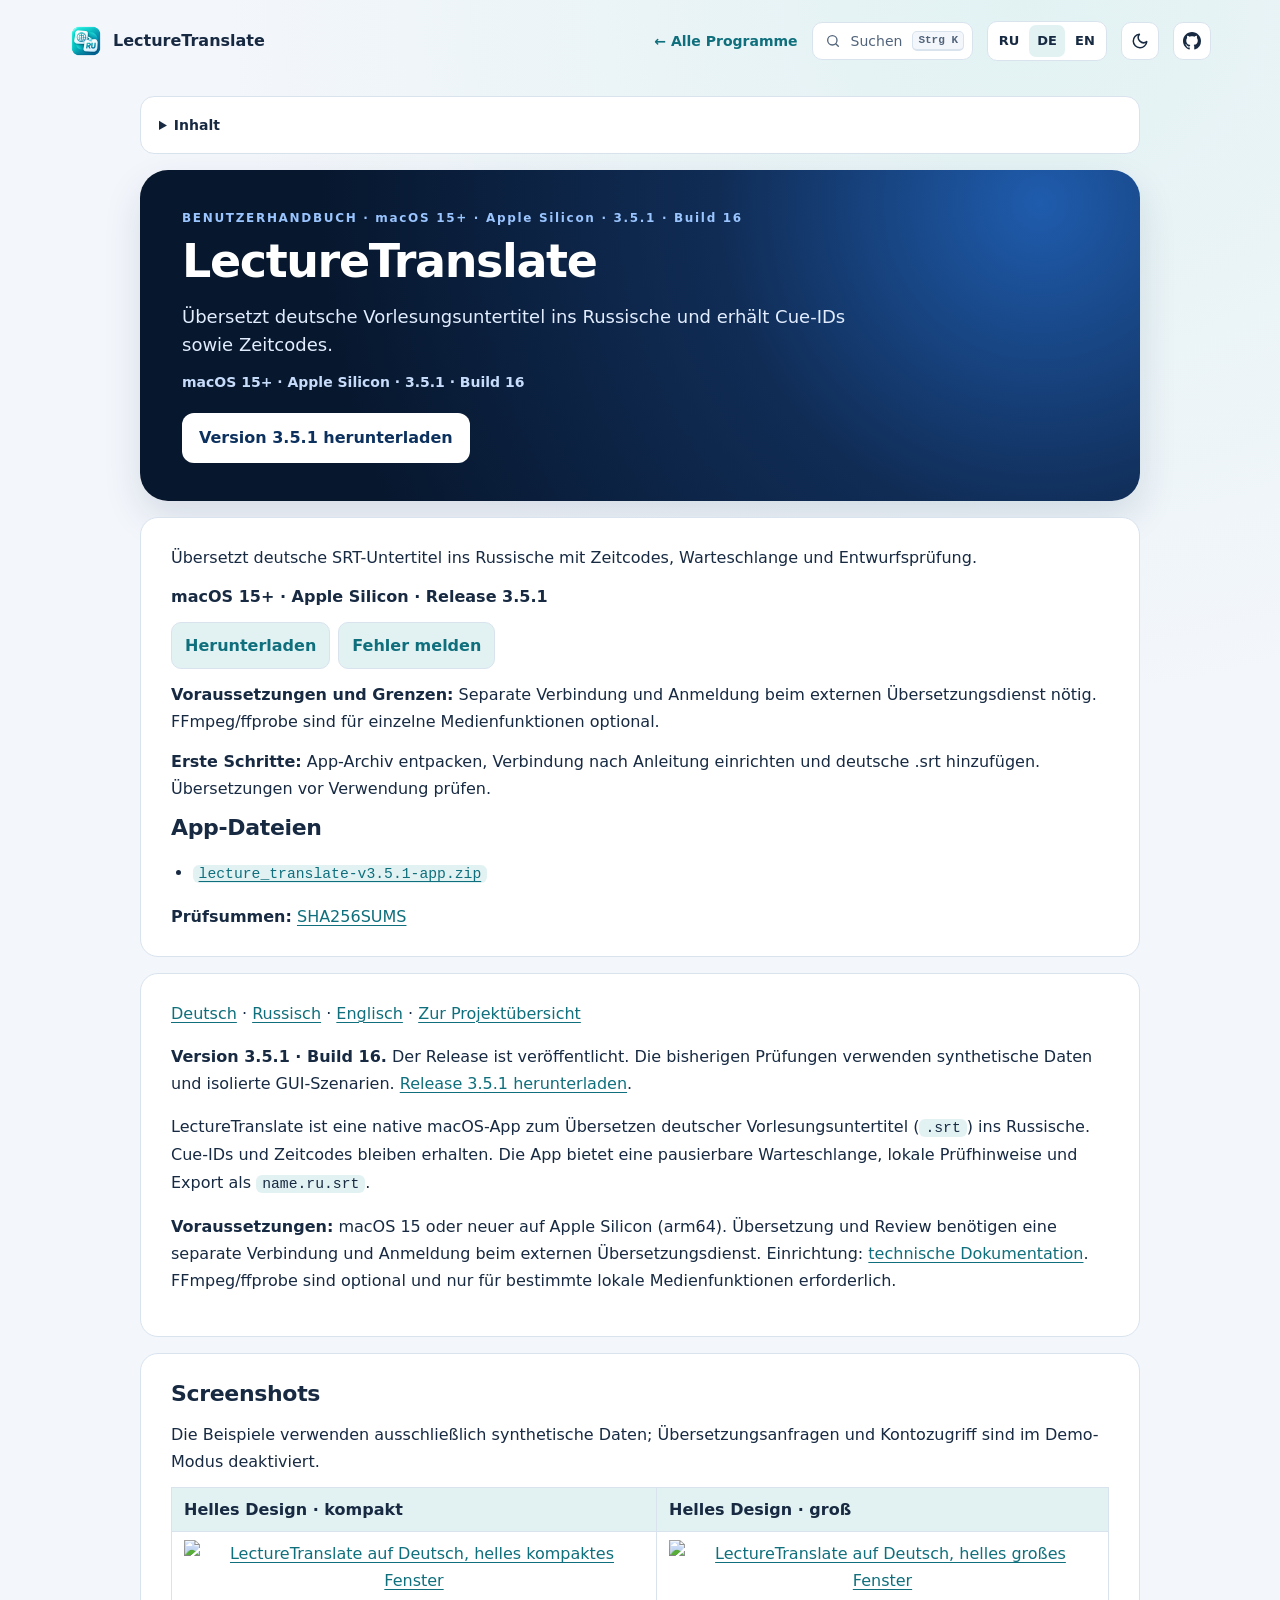
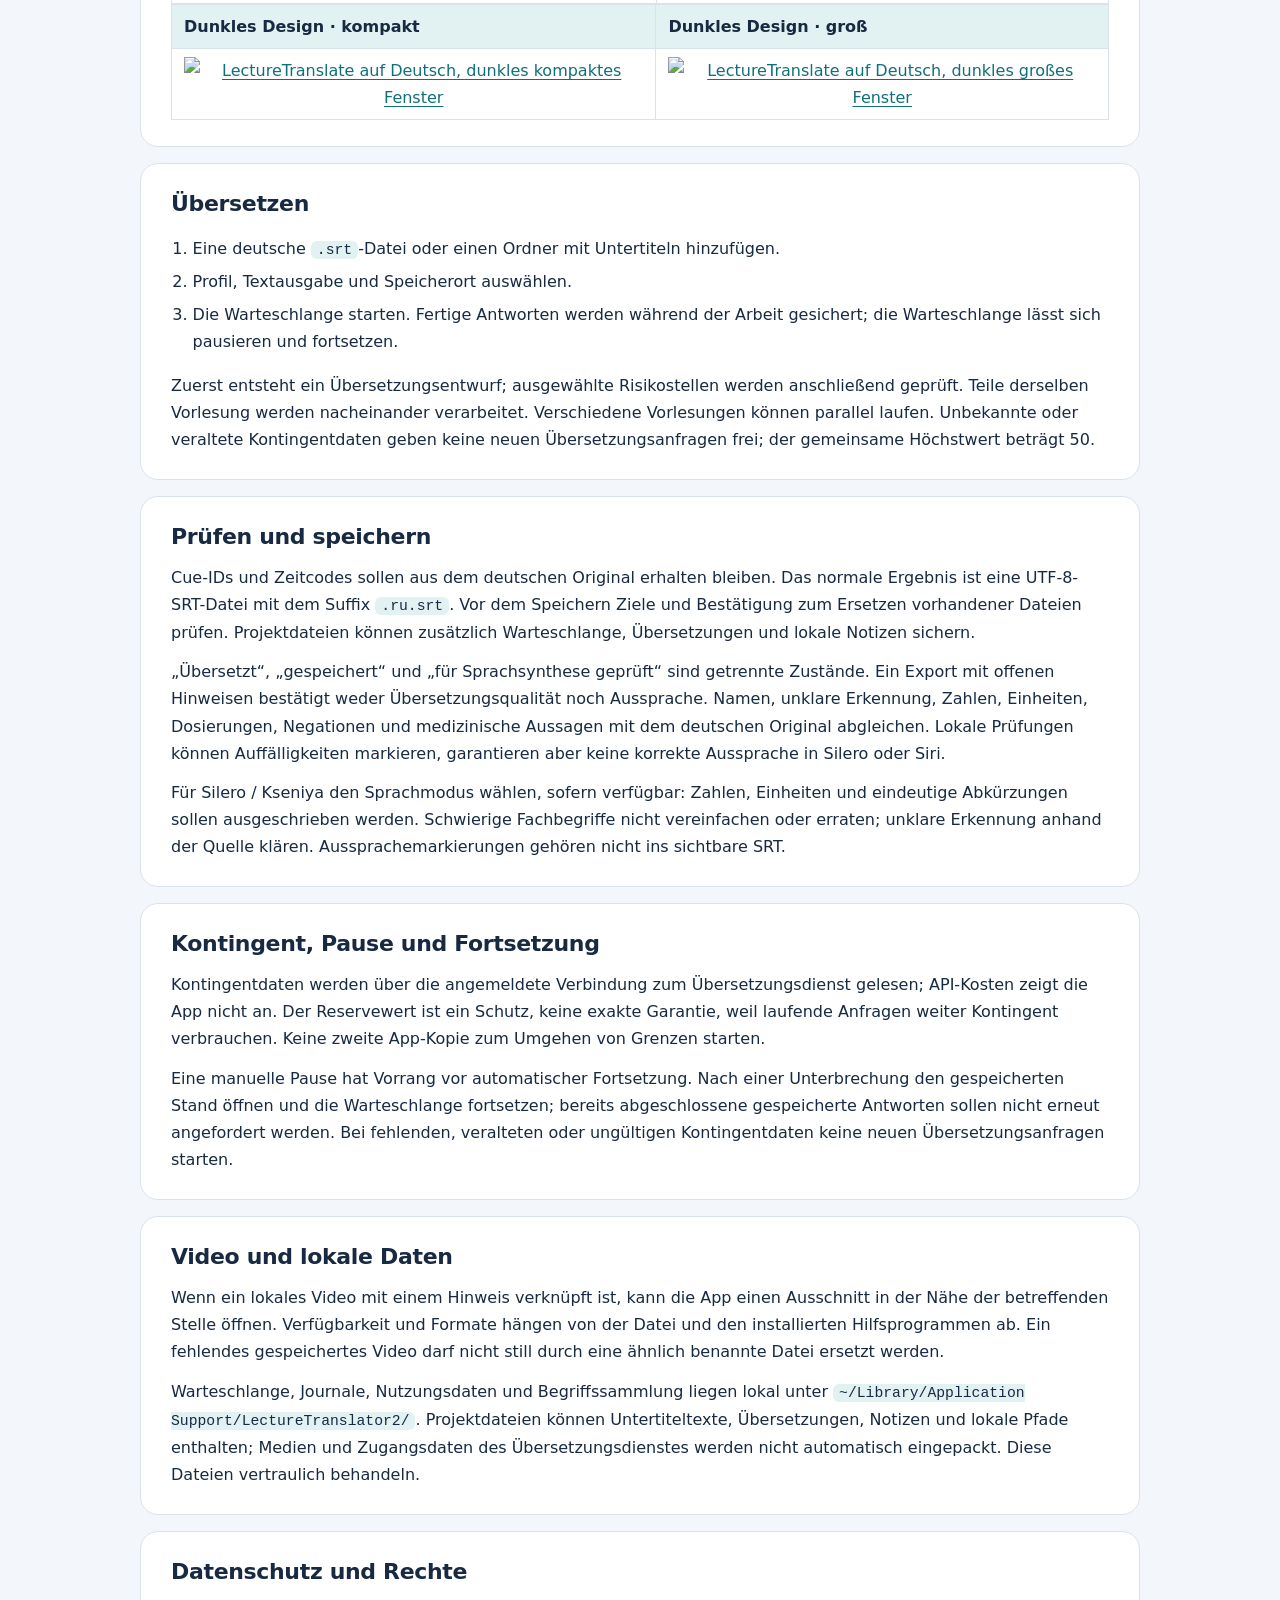
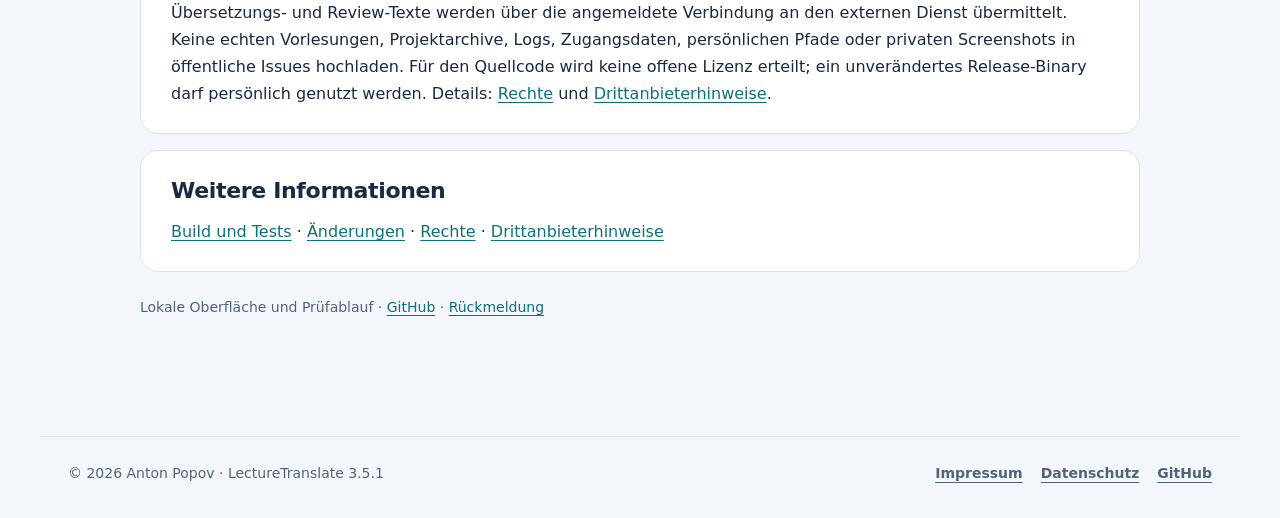
==== Guide-de.html @ 485750f8 "Polish project site and documentation - German root pages (index.html, README.md), English and Russi" ====
<!doctype html><html lang="de"><head><meta charset="utf-8"><meta name="viewport" content="width=device-width,initial-scale=1"><meta name="theme-color" content="#071a35"><meta name="description" content="&#220;bersetzt deutsche Vorlesungsuntertitel ins Russische und erh&#228;lt Cue-IDs sowie Zeitcodes."><title>LectureTranslate — BENUTZERHANDBUCH</title><style>:root{--ink:#14253d;--muted:#607087;--line:#dbe4f0;--blue:#1677ff;--panel:#fff;--canvas:#f3f6fb}
*{box-sizing:border-box}body{margin:0;background:var(--canvas);color:var(--ink);font:16px/1.72 -apple-system,BlinkMacSystemFont,"Segoe UI",sans-serif}a{color:#075dd1;text-decoration-thickness:1px;text-underline-offset:3px}a:hover{color:#003c91}.shell{width:min(100% - 36px,1000px);margin:0 auto;padding:24px 0 56px}.top{display:flex;align-items:center;justify-content:space-between;gap:18px;margin-bottom:20px}.brand{display:flex;align-items:center;gap:10px;color:var(--ink);font-weight:750;text-decoration:none}.brand-mark{display:grid;width:38px;height:38px;place-items:center;border-radius:12px;background:#e6f0ff;color:#075dd1;font-size:18px;font-weight:800}.brand img{width:38px;height:38px;object-fit:contain}nav{display:flex;gap:8px;flex-wrap:wrap}nav a{padding:7px 12px;border:1px solid var(--line);border-radius:999px;background:#fff;color:#34445b;text-decoration:none;font-size:14px;font-weight:650}nav a[aria-current=page]{background:#e6f0ff;border-color:#b8d3ff;color:#075dd1}.hero{display:grid;grid-template-columns:1fr 104px;gap:24px;align-items:center;padding:38px 42px;border-radius:28px;background:radial-gradient(circle at 90% 10%,#1f5cad 0,#102c55 34%,#07172e 76%);color:#fff;box-shadow:0 16px 38px #0b2b551f}.kicker{margin:0 0 8px;color:#9bc5ff;font-size:12px;letter-spacing:.14em;font-weight:750}.meta{margin:12px 0 0;color:#c7dcfa;font-size:14px;font-weight:650}h1{margin:0;font-size:clamp(30px,5vw,46px);line-height:1.12;letter-spacing:-.03em}.lead{max-width:720px;margin:15px 0 0;color:#e2edff;font-size:18px;line-height:1.55}.brand-mark-large{display:grid;width:92px;height:92px;place-items:center;border:1px solid #ffffff42;border-radius:24px;background:#ffffff12;color:#fff;font-size:38px;font-weight:800}.button{display:inline-block;margin-top:19px;padding:10px 16px;border:1px solid #ffffff5c;border-radius:12px;background:#fff;color:#0c315e;font-weight:700;text-decoration:none}.overview,.topic{margin:16px 0;padding:26px 30px;background:var(--panel);border:1px solid var(--line);border-radius:18px;box-shadow:0 5px 16px #0b2b5507}.overview p:first-child{margin-top:0}.overview img{display:block;max-width:100%;height:auto;margin:16px auto;border:1px solid var(--line);border-radius:12px}.overview table,.topic table{display:block;max-width:100%;overflow-x:auto;border-collapse:collapse}.overview th,.overview td,.topic th,.topic td{padding:8px 10px;border:1px solid var(--line);text-align:left}.topic h2{margin:0 0 12px;font-size:22px;line-height:1.3;letter-spacing:-.015em}.topic h3{margin:22px 0 8px;font-size:18px;line-height:1.35}.topic p{margin:0 0 12px}.topic p:last-child{margin-bottom:0}.topic ul,.topic ol{padding-left:1.35em}.topic li{margin:.35em 0}.topic th{background:#eef4fc}.topic pre{max-width:100%;overflow:auto;padding:16px;border-radius:12px;background:#0b1b31;color:#e5efff}.topic code{padding:.12em .35em;border-radius:5px;background:#edf2f8}.topic pre code{padding:0;background:transparent;color:inherit}.topic blockquote{margin:12px 0;padding:4px 16px;border-left:3px solid #8bbaff;color:var(--muted)}footer{margin-top:24px;padding:20px 10px;color:var(--muted);text-align:center;font-size:14px}@media(max-width:620px){.shell{width:min(100% - 22px,1000px);padding-top:12px}.top{align-items:flex-start;flex-direction:column}.hero{grid-template-columns:1fr 66px;padding:26px 22px;border-radius:20px;gap:12px}.brand-mark-large{width:66px;height:66px;font-size:28px;border-radius:18px}.lead{font-size:16px}.overview,.topic{padding:21px 19px}}@media print{body{background:#fff}.shell{width:100%;padding:0}.top nav,.button{break-inside:avoid}.hero,.topic,.overview{box-shadow:none}.topic{break-inside:avoid}}
/* Use the application's real artwork in the guide header. */
.brand-mark{display:grid;flex:none;width:38px;height:38px;place-items:center;overflow:hidden;border-radius:10px;background:#ffffff18}
.brand-mark img{display:block;width:100%;height:100%;padding:2px;object-fit:contain}
.brand-mark-large{display:grid;box-sizing:border-box;width:104px;height:104px;padding:8px;place-items:center;overflow:hidden;border:1px solid #ffffff48;border-radius:24px;background:#ffffff12;font-size:0}
.brand-mark-large img{display:block;width:100%;height:100%;object-fit:contain}
.brand-mark-large.preview-art img{padding:0;object-fit:cover}
@media(max-width:620px){.brand-mark-large{width:66px;height:66px;padding:5px;border-radius:18px}}

/* Let the app artwork stand on its own without an extra tile. */
.brand-mark,
.brand-mark-large,
.brand-mark-large.preview-art {
  padding: 0;
  border: 0;
  border-radius: 0;
  background: transparent;
  box-shadow: none;
}
.brand-mark img,
.brand-mark-large img,
.brand-mark-large.preview-art img {
  padding: 0;
  border: 0;
  border-radius: 0;
  background: transparent;
  box-shadow: none;
}
.release-summary code{overflow-wrap:anywhere}.release-actions{display:flex;gap:8px;flex-wrap:wrap}.release-link{display:inline-block;padding:9px 13px;border:1px solid #bdd1ed;border-radius:10px;background:#edf4ff;color:#0753ad;font-weight:650;text-decoration:none}.release-link:focus-visible{outline:3px solid #1677ff;outline-offset:3px}
</style><!-- ppk-head:start --><meta name="color-scheme" content="light dark"><link rel="icon" href="presentation-icon.png"><script src="Assets/kit/kit-theme.js"></script><link rel="stylesheet" href="Assets/kit/kit.css?v=2026.11.05-1"><script src="Assets/kit/programs.js?v=2026.11.05-1" defer></script><script src="Assets/kit/kit.js?v=2026.11.05-1" defer></script><link rel="stylesheet" href="guide-kit.css?v=2026.11.05-1"><!-- ppk-head:end --></head><body class="ppk-page ppk-prose">
<!-- ppk-nav:start --><a class="ppk-skip" href="#main-content">Zum Inhalt</a>
<div class="ppk-nav-wrap" id="ppk-nav-wrap">
  <nav class="ppk-nav" aria-label="Hauptnavigation">
    <a class="ppk-brand" href="index.html"><img src="presentation-icon.png" alt="" width="34" height="34"><span>LectureTranslate</span></a>
    <span class="ppk-spacer"></span>
    <a class="ppk-back" href="https://popovantondev.github.io/popovantondev/index.html">← Alle Programme</a>
    <button class="ppk-search-btn" type="button" data-ppk-open-search aria-label="Programme durchsuchen"><span>Suchen</span><kbd>Strg K</kbd></button>
    <div class="ppk-langs"><a href="Guide-ru.html" lang="ru" hreflang="ru">RU</a><a href="Guide-de.html" lang="de" hreflang="de" aria-current="page">DE</a><a href="Guide-en.html" lang="en" hreflang="en">EN</a></div>
    <button class="ppk-icon-btn ppk-theme-btn" type="button" data-ppk-theme aria-label="Farbschema wechseln"></button>
    <a class="ppk-icon-btn ppk-gh-btn" href="https://github.com/popovantondev/LectureTranslate" aria-label="GitHub"></a>
  </nav>
</div><!-- ppk-nav:end -->
<div class="shell"><aside class="guide-tools"><details><summary>Inhalt</summary><ol><li><a href="#screenshots">Screenshots</a></li><li><a href="#ubersetzen">Übersetzen</a></li><li><a href="#prufen-und-speichern">Prüfen und speichern</a></li><li><a href="#kontingent-pause-und-fortsetzung">Kontingent, Pause und Fortsetzung</a></li><li><a href="#video-und-lokale-daten">Video und lokale Daten</a></li><li><a href="#datenschutz-und-rechte">Datenschutz und Rechte</a></li><li><a href="#weitere-informationen">Weitere Informationen</a></li></ol></details></aside>
<main id="main-content"><section class="hero"><div><p class="kicker">BENUTZERHANDBUCH &#183; macOS 15+ &#183; Apple Silicon &#183; 3.5.1 &#183; Build 16</p><h1>LectureTranslate</h1><p class="lead">&#220;bersetzt deutsche Vorlesungsuntertitel ins Russische und erh&#228;lt Cue-IDs sowie Zeitcodes.</p><p class="meta">macOS 15+ &#183; Apple Silicon &#183; 3.5.1 &#183; Build 16</p><a class="button" href="https://github.com/popovantondev/LectureTranslate/releases/tag/v3.5.1">Version 3.5.1 herunterladen</a></div><div class="brand-mark-large"><img src="https://raw.githubusercontent.com/popovantondev/LectureTranslate/main/Assets/TranslatorIcon.png" alt=""></div></section>
<!-- public-release:start -->
<section class="topic release-summary" aria-label="Erste Schritte">
<p>Übersetzt deutsche SRT-Untertitel ins Russische mit Zeitcodes, Warteschlange und Entwurfsprüfung.</p>
<p><strong>macOS 15+ · Apple Silicon · Release 3.5.1</strong></p>
<p class="release-actions"><a class="release-link" href="https://github.com/popovantondev/LectureTranslate/releases/tag/v3.5.1">Herunterladen</a> <a class="release-link" href="https://github.com/popovantondev/LectureTranslate/issues/new/choose">Fehler melden</a></p>
<p><strong>Voraussetzungen und Grenzen:</strong> Separate Verbindung und Anmeldung beim externen Übersetzungsdienst nötig. FFmpeg/ffprobe sind für einzelne Medienfunktionen optional.</p>
<p><strong>Erste Schritte:</strong> App-Archiv entpacken, Verbindung nach Anleitung einrichten und deutsche .srt hinzufügen. Übersetzungen vor Verwendung prüfen.</p>
<h2>App-Dateien</h2>
<ul>
<li><a href="https://github.com/popovantondev/LectureTranslate/releases/download/v3.5.1/lecture_translate-v3.5.1-app.zip"><code>lecture_translate-v3.5.1-app.zip</code></a></li>
</ul>
<p><strong>Prüfsummen:</strong> <a href="https://github.com/popovantondev/LectureTranslate/releases/download/v3.5.1/SHA256SUMS">SHA256SUMS</a></p>
</section>
<!-- public-release:end -->
<section class="overview">
<p><a href="Guide-de.html">Deutsch</a> · <a href="Guide-ru.html">Russisch</a> · <a href="Guide-en.html">Englisch</a> · <a href="https://github.com/popovantondev/LectureTranslate/blob/main/README.md">Zur Projektübersicht</a></p>
<p><strong>Version 3.5.1 · Build 16.</strong> Der Release ist veröffentlicht. Die bisherigen Prüfungen verwenden synthetische Daten und isolierte GUI-Szenarien. <a href="https://github.com/popovantondev/LectureTranslate/releases/tag/v3.5.1">Release 3.5.1 herunterladen</a>.</p>
<p>LectureTranslate ist eine native macOS-App zum Übersetzen deutscher Vorlesungsuntertitel (<code>.srt</code>) ins Russische. Cue-IDs und Zeitcodes bleiben erhalten. Die App bietet eine pausierbare Warteschlange, lokale Prüfhinweise und Export als <code>name.ru.srt</code>.</p>
<p><strong>Voraussetzungen:</strong> macOS 15 oder neuer auf Apple Silicon (arm64). Übersetzung und Review benötigen eine separate Verbindung und Anmeldung beim externen Übersetzungsdienst. Einrichtung: <a href="https://github.com/popovantondev/LectureTranslate/blob/main/docs/de/BUILD.md">technische Dokumentation</a>. FFmpeg/ffprobe sind optional und nur für bestimmte lokale Medienfunktionen erforderlich.</p>
</section><section class="topic"><h2 id="screenshots">Screenshots</h2>
<p>Die Beispiele verwenden ausschließlich synthetische Daten; Übersetzungsanfragen und Kontozugriff sind im Demo-Modus deaktiviert.</p>
<table>
<thead>
<tr>
<th>Helles Design · kompakt</th>
<th>Helles Design · groß</th>
</tr>
</thead>
<tbody>
<tr>
<td><a class="guide-full-image" href="https://raw.githubusercontent.com/popovantondev/LectureTranslate/main/docs/screenshots/de/light-compact.png" aria-label="Vollständiges Bild öffnen"><img src="https://raw.githubusercontent.com/popovantondev/LectureTranslate/main/docs/screenshots/de/light-compact.png" alt="LectureTranslate auf Deutsch, helles kompaktes Fenster" /></a></td>
<td><a class="guide-full-image" href="https://raw.githubusercontent.com/popovantondev/LectureTranslate/main/docs/screenshots/de/light-large.png" aria-label="Vollständiges Bild öffnen"><img src="https://raw.githubusercontent.com/popovantondev/LectureTranslate/main/docs/screenshots/de/light-large.png" alt="LectureTranslate auf Deutsch, helles großes Fenster" /></a></td>
</tr>
</tbody>
</table>
<table>
<thead>
<tr>
<th>Dunkles Design · kompakt</th>
<th>Dunkles Design · groß</th>
</tr>
</thead>
<tbody>
<tr>
<td><a class="guide-full-image" href="https://raw.githubusercontent.com/popovantondev/LectureTranslate/main/docs/screenshots/de/dark-compact.png" aria-label="Vollständiges Bild öffnen"><img src="https://raw.githubusercontent.com/popovantondev/LectureTranslate/main/docs/screenshots/de/dark-compact.png" alt="LectureTranslate auf Deutsch, dunkles kompaktes Fenster" /></a></td>
<td><a class="guide-full-image" href="https://raw.githubusercontent.com/popovantondev/LectureTranslate/main/docs/screenshots/de/dark-large.png" aria-label="Vollständiges Bild öffnen"><img src="https://raw.githubusercontent.com/popovantondev/LectureTranslate/main/docs/screenshots/de/dark-large.png" alt="LectureTranslate auf Deutsch, dunkles großes Fenster" /></a></td>
</tr>
</tbody>
</table>
</section><section class="topic"><h2 id="ubersetzen">Übersetzen</h2>
<ol>
<li>Eine deutsche <code>.srt</code>-Datei oder einen Ordner mit Untertiteln hinzufügen.</li>
<li>Profil, Textausgabe und Speicherort auswählen.</li>
<li>Die Warteschlange starten. Fertige Antworten werden während der Arbeit gesichert; die Warteschlange lässt sich pausieren und fortsetzen.</li>
</ol>
<p>Zuerst entsteht ein Übersetzungsentwurf; ausgewählte Risikostellen werden anschließend geprüft. Teile derselben Vorlesung werden nacheinander verarbeitet. Verschiedene Vorlesungen können parallel laufen. Unbekannte oder veraltete Kontingentdaten geben keine neuen Übersetzungsanfragen frei; der gemeinsame Höchstwert beträgt 50.</p>
</section><section class="topic"><h2 id="prufen-und-speichern">Prüfen und speichern</h2>
<p>Cue-IDs und Zeitcodes sollen aus dem deutschen Original erhalten bleiben. Das normale Ergebnis ist eine UTF-8-SRT-Datei mit dem Suffix <code>.ru.srt</code>. Vor dem Speichern Ziele und Bestätigung zum Ersetzen vorhandener Dateien prüfen. Projektdateien können zusätzlich Warteschlange, Übersetzungen und lokale Notizen sichern.</p>
<p>„Übersetzt“, „gespeichert“ und „für Sprachsynthese geprüft“ sind getrennte Zustände. Ein Export mit offenen Hinweisen bestätigt weder Übersetzungsqualität noch Aussprache. Namen, unklare Erkennung, Zahlen, Einheiten, Dosierungen, Negationen und medizinische Aussagen mit dem deutschen Original abgleichen. Lokale Prüfungen können Auffälligkeiten markieren, garantieren aber keine korrekte Aussprache in Silero oder Siri.</p>
<p>Für Silero / Kseniya den Sprachmodus wählen, sofern verfügbar: Zahlen, Einheiten und eindeutige Abkürzungen sollen ausgeschrieben werden. Schwierige Fachbegriffe nicht vereinfachen oder erraten; unklare Erkennung anhand der Quelle klären. Aussprachemarkierungen gehören nicht ins sichtbare SRT.</p>
</section><section class="topic"><h2 id="kontingent-pause-und-fortsetzung">Kontingent, Pause und Fortsetzung</h2>
<p>Kontingentdaten werden über die angemeldete Verbindung zum Übersetzungsdienst gelesen; API-Kosten zeigt die App nicht an. Der Reservewert ist ein Schutz, keine exakte Garantie, weil laufende Anfragen weiter Kontingent verbrauchen. Keine zweite App-Kopie zum Umgehen von Grenzen starten.</p>
<p>Eine manuelle Pause hat Vorrang vor automatischer Fortsetzung. Nach einer Unterbrechung den gespeicherten Stand öffnen und die Warteschlange fortsetzen; bereits abgeschlossene gespeicherte Antworten sollen nicht erneut angefordert werden. Bei fehlenden, veralteten oder ungültigen Kontingentdaten keine neuen Übersetzungsanfragen starten.</p>
</section><section class="topic"><h2 id="video-und-lokale-daten">Video und lokale Daten</h2>
<p>Wenn ein lokales Video mit einem Hinweis verknüpft ist, kann die App einen Ausschnitt in der Nähe der betreffenden Stelle öffnen. Verfügbarkeit und Formate hängen von der Datei und den installierten Hilfsprogrammen ab. Ein fehlendes gespeichertes Video darf nicht still durch eine ähnlich benannte Datei ersetzt werden.</p>
<p>Warteschlange, Journale, Nutzungsdaten und Begriffssammlung liegen lokal unter <code>~/Library/Application Support/LectureTranslator2/</code>. Projektdateien können Untertiteltexte, Übersetzungen, Notizen und lokale Pfade enthalten; Medien und Zugangsdaten des Übersetzungsdienstes werden nicht automatisch eingepackt. Diese Dateien vertraulich behandeln.</p>
</section><section class="topic"><h2 id="datenschutz-und-rechte">Datenschutz und Rechte</h2>
<p>Übersetzungs- und Review-Texte werden über die angemeldete Verbindung an den externen Dienst übermittelt. Keine echten Vorlesungen, Projektarchive, Logs, Zugangsdaten, persönlichen Pfade oder privaten Screenshots in öffentliche Issues hochladen. Für den Quellcode wird keine offene Lizenz erteilt; ein unverändertes Release-Binary darf persönlich genutzt werden. Details: <a href="https://github.com/popovantondev/LectureTranslate/blob/main/docs/de/RIGHTS.md">Rechte</a> und <a href="https://github.com/popovantondev/LectureTranslate/blob/main/docs/de/THIRD-PARTY-NOTICES.md">Drittanbieterhinweise</a>.</p>
</section><section class="topic"><h2 id="weitere-informationen">Weitere Informationen</h2>
<p><a href="https://github.com/popovantondev/LectureTranslate/blob/main/docs/de/BUILD.md">Build und Tests</a> · <a href="https://github.com/popovantondev/LectureTranslate/blob/main/docs/de/CHANGELOG.md">Änderungen</a> · <a href="https://github.com/popovantondev/LectureTranslate/blob/main/docs/de/RIGHTS.md">Rechte</a> · <a href="https://github.com/popovantondev/LectureTranslate/blob/main/docs/de/THIRD-PARTY-NOTICES.md">Drittanbieterhinweise</a></p>
</section></main><div class="guide-note">Lokale Oberfl&#228;che und Pr&#252;fablauf · <a href="https://github.com/popovantondev/LectureTranslate">GitHub</a> · <a href="https://github.com/popovantondev/LectureTranslate/issues/new/choose">Rückmeldung</a></div></div>
<footer class="ppk-footer">
  <span>© 2026 Anton Popov · LectureTranslate 3.5.1</span>
  <nav aria-label="Rechtliches"><a href="https://popovantondev.github.io/popovantondev/impressum.html">Impressum</a><a href="https://popovantondev.github.io/popovantondev/datenschutz.html">Datenschutz</a><a href="https://github.com/popovantondev/LectureTranslate">GitHub</a></nav>
</footer>
</body></html>
---- Assets/kit/kit.css ----
/* popovantondev shared kit: tokens, header, search palette, components, footer.
   Everything is prefixed ppk-. Pages set their accent in their own CSS (see demo.html).
   Kit tokens have zero specificity (:where), so any page rule overrides them regardless of load order. */

/* ---------- tokens ---------- */
:where(:root){color-scheme:light;
  --ppk-bg:#f3f6fb;--ppk-panel:#ffffff;--ppk-ink:#172a42;--ppk-muted:#52647b;--ppk-line:#d9e3ee;
  --ppk-accent:#0f6f7c;--ppk-accent-ink:#ffffff;--ppk-tint:#e2f2f3;--ppk-hero:#0c3a45;--ppk-hero-end:#1b6b78;
  --ppk-glass:rgba(255,255,255,.76);--ppk-term:#0f1b26;--ppk-term-ink:#d6e4ef;--ppk-term-ps:#7fd4dc;--ppk-term-ok:#6ee787;--ppk-term-dim:#8fa3b6;
  --ppk-ok:#15803d;--ppk-ok-bg:#dcfce7;--ppk-ok-fg:#166534;--ppk-warn-bg:#fef3c7;--ppk-warn-fg:#92400e;
  --ppk-focus:#1a5fd0;--ppk-shadow:0 22px 50px -30px rgba(22,43,72,.35);
  --ppk-radius-s:8px;--ppk-radius-m:12px;--ppk-radius-l:20px;--ppk-radius-pill:999px;
  --ppk-font:system-ui,-apple-system,"Segoe UI",sans-serif;--ppk-mono:ui-monospace,"Cascadia Code",Consolas,monospace;--ppk-shell:1200px}
:where([data-theme="dark"]){color-scheme:dark;
  --ppk-bg:#0c131b;--ppk-panel:#131d28;--ppk-ink:#e5edf5;--ppk-muted:#9badbf;--ppk-line:#233142;
  --ppk-accent:#3cc1cc;--ppk-accent-ink:#03262b;--ppk-tint:#11343a;--ppk-hero:#082a32;--ppk-hero-end:#145a65;
  --ppk-glass:rgba(19,29,40,.76);--ppk-term:#070d13;--ppk-term-ink:#d6e4ef;--ppk-term-ps:#7fd4dc;--ppk-term-ok:#6ee787;--ppk-term-dim:#8fa3b6;
  --ppk-ok:#4ade80;--ppk-ok-bg:#14532d;--ppk-ok-fg:#bbf7d0;--ppk-warn-bg:#78350f;--ppk-warn-fg:#fde68a;
  --ppk-focus:#7ab8ff;--ppk-shadow:0 22px 50px -30px rgba(0,0,0,.7)}
@media (prefers-color-scheme:dark){:where(:root:not([data-theme])){color-scheme:dark;
  --ppk-bg:#0c131b;--ppk-panel:#131d28;--ppk-ink:#e5edf5;--ppk-muted:#9badbf;--ppk-line:#233142;
  --ppk-accent:#3cc1cc;--ppk-accent-ink:#03262b;--ppk-tint:#11343a;--ppk-hero:#082a32;--ppk-hero-end:#145a65;
  --ppk-glass:rgba(19,29,40,.76);--ppk-term:#070d13;--ppk-term-ink:#d6e4ef;--ppk-term-ps:#7fd4dc;--ppk-term-ok:#6ee787;--ppk-term-dim:#8fa3b6;
  --ppk-ok:#4ade80;--ppk-ok-bg:#14532d;--ppk-ok-fg:#bbf7d0;--ppk-warn-bg:#78350f;--ppk-warn-fg:#fde68a;
  --ppk-focus:#7ab8ff;--ppk-shadow:0 22px 50px -30px rgba(0,0,0,.7)}}

/* ---------- base (only inside pages that opt in with class ppk-page on body) ---------- */
.ppk-page{margin:0;background:radial-gradient(ellipse at 80% 0,var(--ppk-tint),transparent 55%),var(--ppk-bg);background-attachment:fixed;color:var(--ppk-ink);font:16px/1.6 var(--ppk-font);transition:background-color .3s,color .3s}
.ppk-page *,.ppk-page *::before,.ppk-page *::after{box-sizing:border-box}
:where(.ppk-page a){color:var(--ppk-accent);text-underline-offset:4px}
:where(.ppk-page img){max-width:100%;height:auto}
:where(.ppk-page button){font:inherit;color:inherit}
.ppk-page :focus-visible,.ppk-overlay :focus-visible,.ppk-nav-wrap :focus-visible,.ppk-footer :focus-visible{outline:3px solid var(--ppk-focus);outline-offset:3px}
:where(.ppk-page h1),.ppk-title{font-size:clamp(34px,4.6vw,58px);line-height:1.05;letter-spacing:-.035em;margin:14px 0 18px}
:where(.ppk-page h2),.ppk-h2{font-size:clamp(22px,2.4vw,28px);line-height:1.25;letter-spacing:-.01em;margin:0 0 6px}
.ppk-page [hidden],.ppk-overlay[hidden]{display:none!important}
.ppk-shell{max-width:var(--ppk-shell);margin:0 auto;padding:0 28px}
.ppk-section{margin:56px 0;position:relative}
.ppk-sub{color:var(--ppk-muted);margin:0 0 22px}
.ppk-sr-only{position:absolute!important;width:1px;height:1px;margin:-1px;padding:0;overflow:hidden;clip:rect(0 0 0 0);white-space:nowrap;border:0}
.ppk-skip{position:absolute;left:12px;top:-60px;z-index:200;background:var(--ppk-panel);color:var(--ppk-ink);border:2px solid var(--ppk-focus);border-radius:var(--ppk-radius-m);padding:8px 14px;font-weight:700;text-decoration:none}
.ppk-skip:focus{top:12px}
html.ppk-lock{overflow:hidden}

/* ---------- icons (CSS masks, work without JS and without inline SVG) ---------- */
.ppk-search-btn::before,.ppk-gh-btn::before,.ppk-theme-btn::before,.ppk-btn-gh::before{content:"";flex:none;background:currentColor;-webkit-mask:var(--ppk-ico) center/contain no-repeat;mask:var(--ppk-ico) center/contain no-repeat}
.ppk-search-btn::before{--ppk-ico:url("data:image/svg+xml,%3Csvg xmlns='http://www.w3.org/2000/svg' viewBox='0 0 24 24' fill='none' stroke='black' stroke-width='2' stroke-linecap='round'%3E%3Ccircle cx='11' cy='11' r='7'/%3E%3Cpath d='m20 20-3.5-3.5'/%3E%3C/svg%3E");width:16px;height:16px}
.ppk-gh-btn::before,.ppk-btn-gh::before{--ppk-ico:url("data:image/svg+xml,%3Csvg xmlns='http://www.w3.org/2000/svg' viewBox='0 0 16 16'%3E%3Cpath d='M8 0C3.58 0 0 3.58 0 8c0 3.54 2.29 6.53 5.47 7.59.4.07.55-.17.55-.38 0-.19-.01-.82-.01-1.49-2.01.37-2.53-.49-2.69-.94-.09-.23-.48-.94-.82-1.13-.28-.15-.68-.52-.01-.53.63-.01 1.08.58 1.23.82.72 1.21 1.87.87 2.33.66.07-.52.28-.87.51-1.07-1.78-.2-3.64-.89-3.64-3.95 0-.87.31-1.59.82-2.15-.08-.2-.36-1.02.08-2.12 0 0 .67-.21 2.2.82.64-.18 1.32-.27 2-.27.68 0 1.36.09 2 .27 1.53-1.04 2.2-.82 2.2-.82.44 1.1.16 1.92.08 2.12.51.56.82 1.27.82 2.15 0 3.07-1.87 3.75-3.65 3.95.29.25.54.73.54 1.48 0 1.07-.01 1.93-.01 2.2 0 .21.15.46.55.38A8.013 8.013 0 0 0 16 8c0-4.42-3.58-8-8-8z'/%3E%3C/svg%3E");width:18px;height:18px}
.ppk-theme-btn::before{--ppk-ico:url("data:image/svg+xml,%3Csvg xmlns='http://www.w3.org/2000/svg' viewBox='0 0 24 24' fill='none' stroke='black' stroke-width='2' stroke-linecap='round' stroke-linejoin='round'%3E%3Cpath d='M21 12.8A9 9 0 1 1 11.2 3a7 7 0 0 0 9.8 9.8z'/%3E%3C/svg%3E");width:18px;height:18px}
:root[data-theme="dark"] .ppk-theme-btn::before{--ppk-ico:url("data:image/svg+xml,%3Csvg xmlns='http://www.w3.org/2000/svg' viewBox='0 0 24 24' fill='none' stroke='black' stroke-width='2' stroke-linecap='round'%3E%3Ccircle cx='12' cy='12' r='4.5'/%3E%3Cpath d='M12 2v2M12 20v2M4.9 4.9l1.4 1.4M17.7 17.7l1.4 1.4M2 12h2M20 12h2M4.9 19.1l1.4-1.4M17.7 6.3l1.4-1.4'/%3E%3C/svg%3E")}
@media (prefers-color-scheme:dark){:root:not([data-theme]) .ppk-theme-btn::before{--ppk-ico:url("data:image/svg+xml,%3Csvg xmlns='http://www.w3.org/2000/svg' viewBox='0 0 24 24' fill='none' stroke='black' stroke-width='2' stroke-linecap='round'%3E%3Ccircle cx='12' cy='12' r='4.5'/%3E%3Cpath d='M12 2v2M12 20v2M4.9 4.9l1.4 1.4M17.7 17.7l1.4 1.4M2 12h2M20 12h2M4.9 19.1l1.4-1.4M17.7 6.3l1.4-1.4'/%3E%3C/svg%3E")}}
.ppk-search-btn:has(svg)::before,.ppk-icon-btn:has(svg)::before,.ppk-btn-gh:has(svg)::before{display:none}

/* ---------- header: static markup, JS only improves it ---------- */
.ppk-nav-wrap{position:sticky;top:0;z-index:40;padding:10px 0 0;transition:padding .3s}
.ppk-nav-wrap.ppk-floating{padding-inline:8px}
.ppk-nav{max-width:var(--ppk-shell);margin:0 auto;display:flex;align-items:center;gap:14px;padding:10px 28px;border:1px solid transparent;border-radius:0;font:14px/1.3 var(--ppk-font);color:var(--ppk-ink);transition:max-width .35s cubic-bezier(.2,.8,.2,1),padding .35s cubic-bezier(.2,.8,.2,1),border-radius .35s,background-color .35s,box-shadow .35s}
.ppk-nav *,.ppk-nav *::before,.ppk-nav *::after{box-sizing:border-box}
.ppk-floating .ppk-nav{max-width:980px;padding:8px 10px 8px 16px;border-color:var(--ppk-line);border-radius:var(--ppk-radius-pill);background:var(--ppk-glass);-webkit-backdrop-filter:blur(14px) saturate(1.4);backdrop-filter:blur(14px) saturate(1.4);box-shadow:0 10px 30px -18px rgba(0,0,0,.35)}
.ppk-brand{display:flex;align-items:center;gap:10px;min-width:0;font-size:16px;font-weight:750;color:var(--ppk-ink);text-decoration:none;white-space:nowrap}
.ppk-brand img{width:34px;height:34px;flex:none;border-radius:9px}
.ppk-brand span{overflow:hidden;text-overflow:ellipsis}
.ppk-spacer{flex:1}
.ppk-back{display:inline-flex;align-items:center;min-height:38px;font-size:14px;font-weight:650;color:var(--ppk-accent);text-decoration:none;white-space:nowrap}
.ppk-back:hover{text-decoration:underline;text-underline-offset:4px}
.ppk-search-btn{display:none;align-items:center;gap:10px;min-height:38px;padding:6px 8px 6px 12px;border:1px solid var(--ppk-line);border-radius:10px;background:var(--ppk-panel);color:var(--ppk-muted);font:inherit;font-size:14px;cursor:pointer;transition:border-color .2s}
.ppk-search-btn:hover{border-color:var(--ppk-accent)}
html.ppk-js .ppk-search-btn{display:flex}
.ppk-search-btn kbd,.ppk-kbd{font:600 11px/1 var(--ppk-mono);border:1px solid var(--ppk-line);border-bottom-width:2px;border-radius:5px;padding:3px 5px;color:var(--ppk-muted);background:var(--ppk-bg)}
.ppk-langs{display:flex;gap:2px;padding:3px;border:1px solid var(--ppk-line);border-radius:10px;background:var(--ppk-panel)}
.ppk-langs a{display:grid;place-items:center;min-width:36px;min-height:32px;border-radius:7px;color:var(--ppk-ink);font-size:13px;font-weight:700;text-decoration:none}
.ppk-langs a:hover{background:var(--ppk-bg)}
.ppk-langs a[aria-current]{background:var(--ppk-tint);color:var(--ppk-ink)}
.ppk-icon-btn{display:grid;place-items:center;width:38px;height:38px;padding:0;border:1px solid var(--ppk-line);border-radius:10px;background:var(--ppk-panel);color:var(--ppk-ink);text-decoration:none;cursor:pointer;transition:border-color .2s}
.ppk-icon-btn:hover{border-color:var(--ppk-accent)}
.ppk-icon-btn svg{width:18px;height:18px}
html:not(.ppk-js) .ppk-theme-btn{display:none}

/* ---------- hero parts ---------- */
.ppk-hero{display:grid;grid-template-columns:minmax(0,1fr) minmax(0,1.05fr);gap:40px;align-items:center;margin:34px 0 10px}
.ppk-hero>*{min-width:0}
.ppk-pill{display:inline-flex;align-items:center;gap:8px;max-width:100%;padding:4px 12px 4px 4px;border:1px solid var(--ppk-line);border-radius:var(--ppk-radius-pill);background:var(--ppk-panel);color:var(--ppk-ink);font-size:13px;text-decoration:none;transition:border-color .2s,transform .2s}
.ppk-pill:hover{border-color:var(--ppk-accent);transform:translateY(-1px)}
.ppk-pill .ppk-new{flex:none;background:var(--ppk-accent);color:var(--ppk-accent-ink);border-radius:var(--ppk-radius-pill);padding:2px 8px;font-weight:800;font-size:11px;letter-spacing:.04em}
.ppk-pill .ppk-more{color:var(--ppk-accent);font-weight:650;white-space:nowrap}
.ppk-lead{margin:0 0 18px;color:var(--ppk-muted);font-size:19px}
.ppk-status{display:inline-block;padding:4px 10px;border-radius:var(--ppk-radius-s);background:var(--ppk-tint);color:var(--ppk-accent);font-size:14px;font-weight:700}
.ppk-actions{display:flex;flex-wrap:wrap;align-items:center;gap:10px;margin:22px 0 14px}
.ppk-btn{display:inline-flex;align-items:center;gap:10px;min-height:46px;padding:10px 16px;border:1px solid var(--ppk-line);border-radius:11px;background:var(--ppk-panel);color:var(--ppk-accent);font-size:15px;font-weight:700;text-decoration:none;cursor:pointer;transition:transform .15s,box-shadow .2s,border-color .2s}
.ppk-btn:hover{transform:translateY(-1px);box-shadow:0 8px 20px -12px rgba(0,0,0,.35);border-color:var(--ppk-accent)}
.ppk-btn-primary{background:var(--ppk-accent);border-color:var(--ppk-accent);color:var(--ppk-accent-ink)}
.ppk-btn-gh{color:var(--ppk-ink)}
.ppk-chip{display:inline-flex;align-items:center;gap:6px;padding:1px 7px;border:1px solid var(--ppk-line);border-radius:7px;background:var(--ppk-bg);color:var(--ppk-muted);font-size:12px;font-weight:600}
.ppk-dot{display:inline-block;width:9px;height:9px;border-radius:50%;background:var(--ppk-accent)}
.ppk-requirements{margin:0;padding-left:14px;border-left:3px solid var(--ppk-line);color:var(--ppk-muted);font-size:14px}
.ppk-requirements strong{display:block;color:var(--ppk-ink)}
.ppk-preview{position:relative;margin:0;overflow:hidden;border:1px solid var(--ppk-line);border-radius:22px;background:var(--ppk-panel);box-shadow:var(--ppk-shadow)}
.ppk-stage{display:grid;place-items:center;padding:18px;background:linear-gradient(145deg,var(--ppk-hero),var(--ppk-hero-end))}
.ppk-stage img{display:block;width:auto;max-height:470px;filter:drop-shadow(0 8px 18px rgba(0,0,0,.25))}
.ppk-preview figcaption{padding:12px 18px;color:var(--ppk-muted);font-size:14px}

/* ---------- bento ---------- */
.ppk-bento{display:grid;grid-template-columns:repeat(3,minmax(0,1fr));gap:16px}
.ppk-tile{position:relative;min-width:0;overflow:hidden;padding:22px;border:1px solid var(--ppk-line);border-radius:var(--ppk-radius-l);background:var(--ppk-panel)}
.ppk-tile h3{margin:0 0 4px;font-size:18px}
.ppk-tile p{margin:0 0 14px;color:var(--ppk-muted);font-size:15px}
.ppk-wide{grid-column:span 2}
.ppk-term{min-height:178px;overflow:hidden;padding:14px 16px;border-radius:14px;background:var(--ppk-term);color:var(--ppk-term-ink);font:13.5px/1.75 var(--ppk-mono)}
.ppk-term-bar{display:flex;gap:6px;margin-bottom:10px}
.ppk-term-bar i{width:10px;height:10px;border-radius:50%;background:#4a586a}
.ppk-term-out>div{overflow-wrap:anywhere}
.ppk-term .ppk-ps{color:var(--ppk-term-ps)}
.ppk-term .ppk-ok{color:var(--ppk-term-ok)}
.ppk-term .ppk-dim{color:var(--ppk-term-dim)}
.ppk-cursor{display:inline-block;width:8px;height:1.05em;background:var(--ppk-term-ink);vertical-align:-2px;animation:ppk-blink 1s steps(1) infinite}
@keyframes ppk-blink{50%{opacity:0}}
.ppk-chips{display:flex;flex-wrap:wrap;gap:8px}
.ppk-chips span{padding:6px 12px;border:1px solid var(--ppk-line);border-radius:var(--ppk-radius-pill);background:var(--ppk-bg);font-size:14px;font-weight:600;transition:transform .2s,border-color .2s}
.ppk-chips span:hover{transform:translateY(-2px);border-color:var(--ppk-accent)}
.ppk-live{display:inline-flex;align-items:center;gap:8px;color:var(--ppk-ok);font-size:15px;font-weight:700}
.ppk-live::before{content:"";width:10px;height:10px;border-radius:50%;background:var(--ppk-ok);box-shadow:0 0 0 0 rgba(22,163,74,.55);animation:ppk-pulse 2s infinite}
@keyframes ppk-pulse{70%{box-shadow:0 0 0 10px rgba(22,163,74,0)}100%{box-shadow:0 0 0 0 rgba(22,163,74,0)}}
.ppk-checks{display:grid;gap:8px;margin:0;padding:0;list-style:none;font-size:15px}
.ppk-checks li::before{content:"\2713";margin-right:8px;color:var(--ppk-ok);font-weight:800}

/* ---------- steps ---------- */
.ppk-process{padding:26px;border:1px solid var(--ppk-line);border-radius:18px;background:var(--ppk-panel)}
.ppk-flow{display:grid;grid-template-columns:repeat(3,minmax(0,1fr));gap:12px;margin:14px 0 0;padding:0;list-style:none;counter-reset:ppk-step}
.ppk-flow li{padding:14px 16px;border:1px solid var(--ppk-line);border-radius:var(--ppk-radius-m);background:var(--ppk-bg)}
.ppk-flow li::before{counter-increment:ppk-step;content:counter(ppk-step,decimal-leading-zero);display:block;color:var(--ppk-accent);font-size:14px;font-weight:700}

/* ---------- tabs and program cards ---------- */
.ppk-tabs{display:inline-flex;flex-wrap:wrap;gap:4px;padding:4px;border:1px solid var(--ppk-line);border-radius:14px;background:var(--ppk-panel)}
.ppk-tabs button{padding:8px 14px;min-height:38px;border:0;border-radius:10px;background:transparent;color:var(--ppk-muted);font-size:14px;font-weight:650;cursor:pointer;transition:background-color .2s,color .2s}
.ppk-tabs button:hover{color:var(--ppk-ink)}
.ppk-tabs button[aria-selected="true"]{background:var(--ppk-accent);color:var(--ppk-accent-ink)}
.ppk-app-grid{display:grid;grid-template-columns:repeat(auto-fill,minmax(230px,1fr));gap:12px;margin-top:16px}
.ppk-app-card{display:flex;align-items:flex-start;gap:12px;padding:14px;border:1px solid var(--ppk-line);border-radius:14px;background:var(--ppk-panel);color:var(--ppk-ink);text-decoration:none;animation:ppk-fade .35s ease both;transition:border-color .2s,transform .2s}
.ppk-app-card:hover{border-color:var(--ppk-accent);transform:translateY(-2px)}
.ppk-app-card img{flex:none;width:36px;height:36px;border-radius:9px}
.ppk-app-card b{display:block;font-size:15px}
.ppk-app-card small{display:block;color:var(--ppk-muted);font-size:13px;line-height:1.4}
@keyframes ppk-fade{from{opacity:0;transform:translateY(6px)}}

/* ---------- demo frame ---------- */
.ppk-demo{overflow:hidden;border:1px solid var(--ppk-line);border-radius:var(--ppk-radius-l);background:var(--ppk-panel);box-shadow:var(--ppk-shadow)}
.ppk-demo-head{display:flex;flex-wrap:wrap;align-items:center;gap:10px;padding:12px 16px;border-bottom:1px solid var(--ppk-line);font-weight:700}
.ppk-demo-label{margin-left:auto;padding:3px 10px;border-radius:var(--ppk-radius-pill);background:var(--ppk-warn-bg);color:var(--ppk-warn-fg);font-size:13px;font-weight:700}
.ppk-demo-body{display:grid;grid-template-columns:220px minmax(0,1fr);min-height:250px}
.ppk-demo-side{display:grid;align-content:start;gap:10px;padding:16px;border-right:1px solid var(--ppk-line);font-size:14px}
.ppk-field{padding:8px 10px;border:1px solid var(--ppk-line);border-radius:10px;background:var(--ppk-bg)}
.ppk-field small{display:block;color:var(--ppk-muted)}
.ppk-demo-main{min-width:0;padding:16px}
.ppk-rows{display:grid;gap:6px;margin:0 0 12px;padding:0;list-style:none}
.ppk-rows li{display:grid;grid-template-columns:minmax(0,1fr) auto;gap:10px;align-items:center;padding:8px 12px;border:1px solid var(--ppk-line);border-radius:10px;font-size:14px;animation:ppk-fade .3s ease both}
.ppk-rows li>:first-child{overflow-wrap:anywhere}
.ppk-badge{padding:2px 8px;border-radius:6px;background:var(--ppk-tint);color:var(--ppk-ink);font-size:12px;font-weight:700}
.ppk-badge-ok{background:var(--ppk-ok-bg);color:var(--ppk-ok-fg)}
.ppk-badge-warn{background:var(--ppk-warn-bg);color:var(--ppk-warn-fg)}
.ppk-progress{height:8px;margin:10px 0;overflow:hidden;border:1px solid var(--ppk-line);border-radius:99px;background:var(--ppk-bg)}
.ppk-progress i{display:block;width:0;height:100%;background:var(--ppk-accent);transition:width .25s linear}
.ppk-demo-empty{padding:24px 0;color:var(--ppk-muted);font-size:14px}
.ppk-demo-done{color:var(--ppk-ok);font-weight:700}

/* ---------- search palette (built by kit.js) ---------- */
.ppk-overlay{position:fixed;inset:0;z-index:100;display:grid;place-items:start center;padding:12vh 16px 16px;background:rgba(8,15,24,.55);-webkit-backdrop-filter:blur(3px);backdrop-filter:blur(3px);font:16px/1.5 var(--ppk-font);color:var(--ppk-ink)}
.ppk-overlay *,.ppk-overlay *::before,.ppk-overlay *::after{box-sizing:border-box}
.ppk-palette{width:min(620px,100%);overflow:hidden;border:1px solid var(--ppk-line);border-radius:16px;background:var(--ppk-panel);box-shadow:0 30px 80px -20px rgba(0,0,0,.5);animation:ppk-pop .18s ease}
@keyframes ppk-pop{from{opacity:0;transform:translateY(-8px) scale(.98)}}
.ppk-phead{display:flex;align-items:center;border-bottom:1px solid var(--ppk-line)}
.ppk-palette-input{flex:1;min-width:0;padding:16px 18px;border:0;background:transparent;color:var(--ppk-ink);font:inherit;font-size:17px;outline:none}
.ppk-palette-input::placeholder{color:var(--ppk-muted);opacity:1}
.ppk-phead:focus-within{box-shadow:inset 0 -2px 0 var(--ppk-focus)}
.ppk-pclose{margin-right:12px;padding:6px 8px;border:1px solid var(--ppk-line);border-radius:7px;background:var(--ppk-bg);color:var(--ppk-muted);font:600 12px/1 var(--ppk-mono);cursor:pointer}
.ppk-plist{max-height:min(420px,55vh);margin:0;padding:6px;overflow:auto;list-style:none}
.ppk-pitem{display:flex;align-items:center;gap:12px;padding:9px 10px;border-radius:10px;color:var(--ppk-ink);text-decoration:none}
.ppk-pitem[aria-selected="true"]{background:var(--ppk-tint);box-shadow:inset 3px 0 0 var(--ppk-accent)}
.ppk-pitem img,.ppk-pletter{flex:none;width:30px;height:30px;border-radius:8px}
.ppk-pletter{display:grid;place-items:center;background:var(--ppk-accent);color:var(--ppk-accent-ink);font-weight:800}
.ppk-ptext{min-width:0}
.ppk-pname{display:block;font-weight:650}
.ppk-ptext small{display:block;overflow:hidden;color:var(--ppk-muted);font-size:12px;text-overflow:ellipsis;white-space:nowrap}
.ppk-pempty{margin:0;padding:22px 18px;color:var(--ppk-muted)}
.ppk-pfoot{display:flex;gap:14px;padding:9px 14px;border-top:1px solid var(--ppk-line);color:var(--ppk-muted);font-size:12px}

/* ---------- footer ---------- */
.ppk-footer{display:flex;flex-wrap:wrap;justify-content:space-between;gap:12px 16px;max-width:var(--ppk-shell);margin:60px auto 0;padding:26px 28px 40px;border-top:1px solid var(--ppk-line);color:var(--ppk-muted);font:14px/1.5 var(--ppk-font)}
.ppk-footer nav{display:flex;flex-wrap:wrap;gap:6px 18px}
.ppk-footer a{color:var(--ppk-muted);text-decoration:underline;text-underline-offset:4px}
.ppk-footer a:hover{color:var(--ppk-ink)}

/* ---------- long text (Guide pages): opt in with class ppk-prose ---------- */
.ppk-prose{line-height:1.7}
.ppk-prose table{display:block;max-width:100%;overflow-x:auto;border-collapse:collapse}
.ppk-prose th,.ppk-prose td{padding:8px 12px;border:1px solid var(--ppk-line);text-align:left;vertical-align:top}
.ppk-prose th{background:var(--ppk-tint)}
.ppk-prose pre,.ppk-prose code{font-family:var(--ppk-mono);font-size:.92em}
.ppk-prose pre{max-width:100%;overflow-x:auto;padding:14px 16px;border-radius:var(--ppk-radius-m);background:var(--ppk-term);color:var(--ppk-term-ink)}
.ppk-prose :not(pre)>code{padding:1px 6px;border-radius:6px;background:var(--ppk-tint)}
.ppk-prose blockquote{margin:1em 0;padding:2px 16px;border-left:3px solid var(--ppk-accent);color:var(--ppk-muted)}

/* ---------- scroll reveal (hidden state only exists when JS runs) ---------- */
html.ppk-js .ppk-reveal:not(.ppk-in){opacity:0;transform:translateY(14px)}
.ppk-reveal{transition:opacity .6s ease,transform .6s ease}

/* ---------- small screens ---------- */
@media (max-width:900px){.ppk-hero{grid-template-columns:1fr}.ppk-bento{grid-template-columns:1fr 1fr}}
@media (max-width:640px){
  .ppk-shell,.ppk-footer{padding-left:16px;padding-right:16px}
  .ppk-nav{gap:8px;padding:8px 12px}
  .ppk-back{font-size:0;justify-content:center;width:38px;padding:0}
  .ppk-back::before{content:"\2190";font-size:20px}
  .ppk-search-btn span,.ppk-search-btn kbd{display:none}
  .ppk-search-btn{padding:0;width:38px;justify-content:center}
  .ppk-langs a{min-width:32px}
  .ppk-bento{grid-template-columns:1fr}
  .ppk-wide{grid-column:auto}
  .ppk-flow{grid-template-columns:1fr}
  .ppk-demo-body{grid-template-columns:1fr}
  .ppk-demo-side{border-right:0;border-bottom:1px solid var(--ppk-line)}
  .ppk-demo-label{margin-left:0}
  .ppk-pfoot{display:none}
  .ppk-overlay{padding-top:8vh}
}
@media (max-width:520px){
  .ppk-nav{flex-wrap:wrap;row-gap:6px}
  .ppk-nav::after{content:"";order:4;flex-basis:100%;height:0}
  .ppk-brand{order:1;margin-right:auto}
  .ppk-theme-btn{order:2}
  .ppk-gh-btn{order:3}
  .ppk-back{order:5}
  .ppk-search-btn{order:6;margin-left:auto}
  .ppk-langs{order:7}
  .ppk-spacer{display:none}
  .ppk-floating .ppk-nav{border-radius:26px;padding:8px 10px}
  .ppk-tile{padding:18px}
}

@media (prefers-reduced-motion:reduce){
  .ppk-nav-wrap,.ppk-nav,.ppk-pill,.ppk-btn,.ppk-chips span,.ppk-app-card,.ppk-reveal,.ppk-progress i,.ppk-page{transition:none!important}
  .ppk-palette,.ppk-app-card,.ppk-rows li,.ppk-cursor,.ppk-live::before{animation:none!important}
  html.ppk-js .ppk-reveal:not(.ppk-in){opacity:1;transform:none}
}
@media (forced-colors:active){.ppk-pitem[aria-selected="true"]{outline:2px solid Highlight}.ppk-tabs button[aria-selected="true"]{outline:2px solid Highlight}}
---- guide-kit.css ----
/* Guide pages: the shared kit supplies tokens, header and footer; this file maps the older guide palette onto them. */
:root{--ink:var(--ppk-ink);--muted:var(--ppk-muted);--line:var(--ppk-line);--blue:var(--ppk-accent);--panel:var(--ppk-panel);--canvas:var(--ppk-bg)}
body.ppk-page{overflow-wrap:anywhere}
.ppk-page .shell a{color:var(--ppk-accent)}
.ppk-page .shell a:hover{color:var(--ppk-ink)}
.ppk-page .shell a.button,.ppk-page .shell a.button:hover{color:#0c315e}
.ppk-page .shell a.release-link{border-color:var(--ppk-line);background:var(--ppk-tint);color:var(--ppk-accent)}
.ppk-page .shell a.release-link:hover{color:var(--ppk-ink)}
.ppk-page .topic th{background:var(--ppk-tint)}
.ppk-page .topic code{background:var(--ppk-tint)}
.ppk-page .topic pre code{background:none}
.ppk-page .topic blockquote{border-left-color:var(--ppk-accent)}
.ppk-page figure{border-color:var(--ppk-line);background:var(--ppk-panel)}
.ppk-page .overview,.ppk-page .topic{box-shadow:none}
.ppk-page .guide-note{margin:24px 0 0;color:var(--ppk-muted);font-size:14px}
.ppk-page .shell img{max-width:100%;height:auto}
.ppk-page .shell pre{max-width:100%;overflow:auto}
.ppk-page .shell table{display:block;max-width:100%;overflow-x:auto}
.ppk-page .shell h1,.ppk-page .shell h2,.ppk-page .shell h3,.ppk-page .shell p,.ppk-page .shell li{overflow-wrap:anywhere}
.guide-tools{box-sizing:border-box;margin:0 0 16px;padding:6px 18px;border:1px solid var(--ppk-line);border-radius:14px;background:var(--ppk-panel);color:var(--ppk-ink);font:14px/1.6 var(--ppk-font)}
.guide-tools summary{cursor:pointer;min-height:44px;display:list-item;line-height:44px;font-weight:650}
.guide-tools ol{display:grid;grid-template-columns:repeat(2,minmax(0,1fr));gap:4px 24px;margin:4px 0 12px;padding-left:22px}
.guide-tools li{min-width:0;overflow-wrap:anywhere}
.guide-full-image{display:block;max-width:100%;text-align:center}.guide-full-image img{object-fit:contain}
.ppk-page a:focus-visible,.ppk-page button:focus-visible,.ppk-page summary:focus-visible{outline:3px solid var(--ppk-focus);outline-offset:4px}
/* The guides' own `nav` rules must not restyle the kit header and footer. */
.ppk-nav-wrap .ppk-brand,.ppk-nav-wrap .ppk-back{padding:0;border:0;border-radius:0;background:none}
.ppk-nav-wrap .ppk-langs a{padding:0;border:0;background:transparent}
.ppk-nav-wrap .ppk-langs a:hover{background:var(--ppk-bg)}
.ppk-nav-wrap .ppk-langs a[aria-current]{background:var(--ppk-tint)}
.ppk-nav-wrap .ppk-nav{flex-wrap:nowrap}
.ppk-footer nav a{padding:0;border:0;border-radius:0;background:none;font-size:inherit}
@media(max-width:760px){.guide-tools ol{grid-template-columns:1fr}.ppk-page .shell{width:min(100% - 32px,1000px)}body .hero figure{display:block!important}}
@media(max-width:520px){.ppk-nav-wrap .ppk-nav{flex-wrap:wrap}}
@media(prefers-reduced-motion:reduce){html{scroll-behavior:auto!important}*,*:before,*:after{animation:none!important;transition:none!important}}
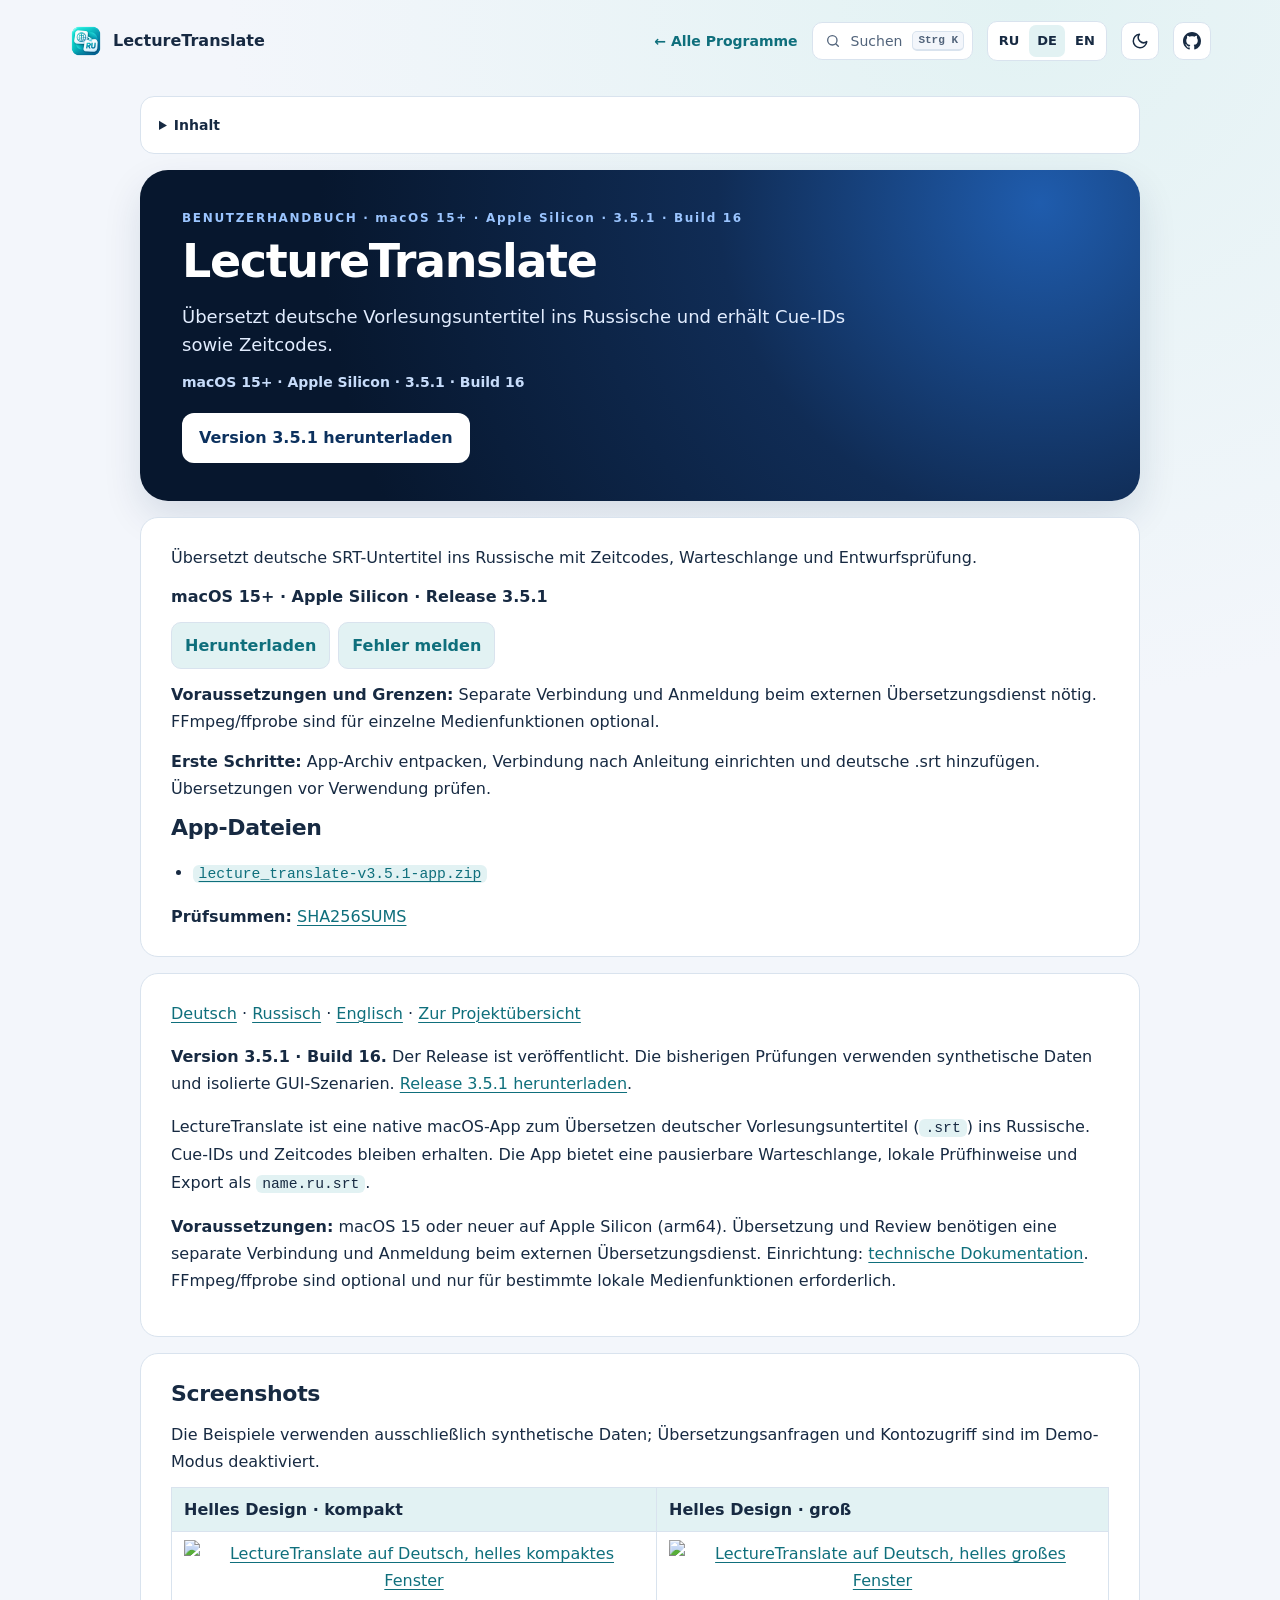
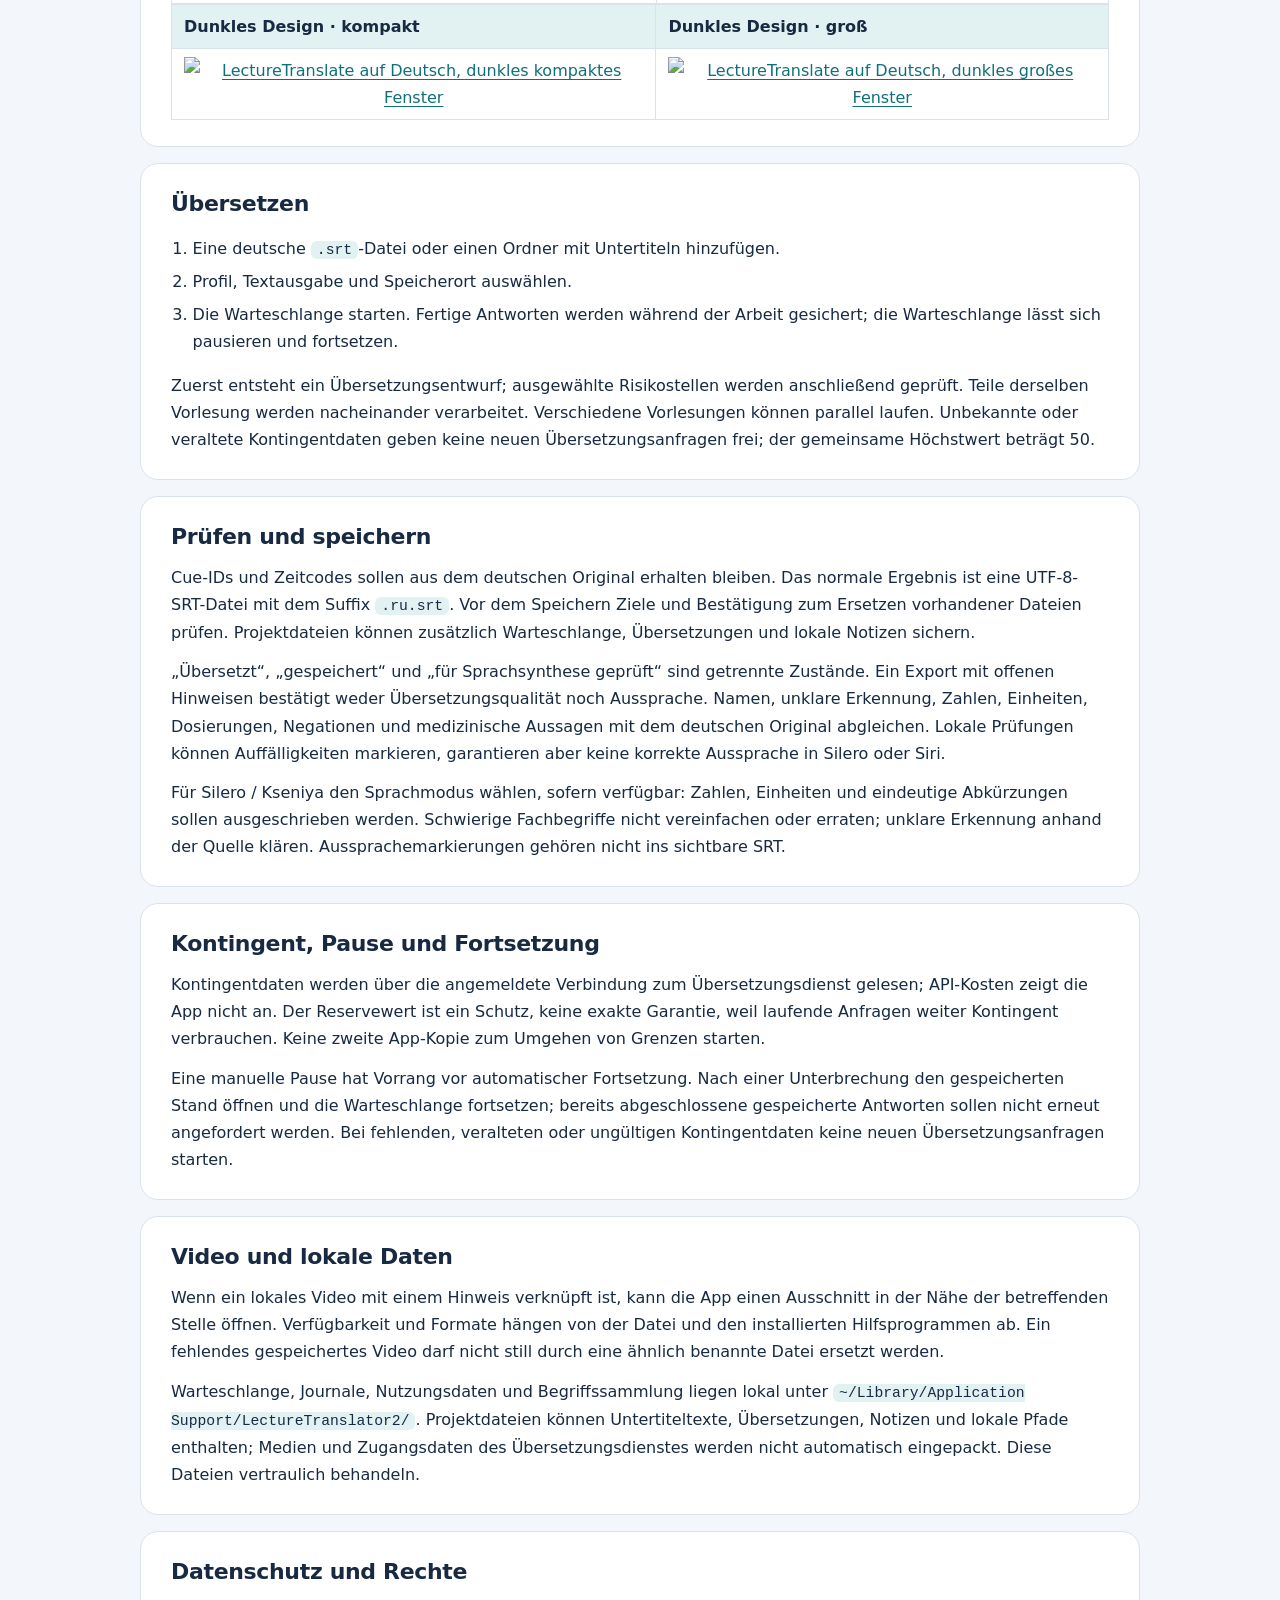
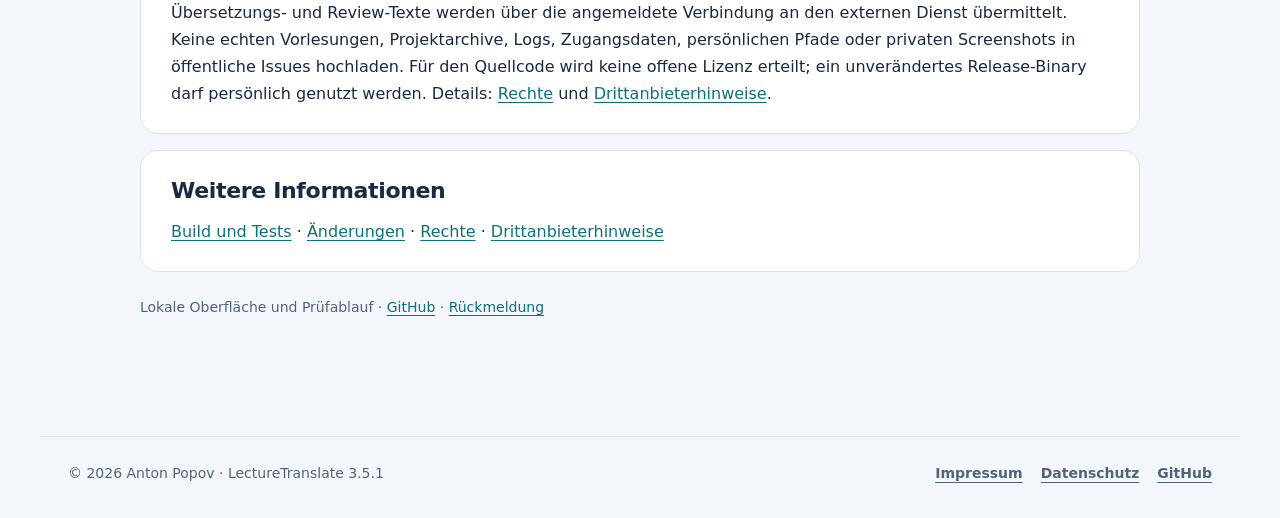
==== commit 27af4b46: "kit: full brand in floating header, lighter pill transition" ====
--- a/Guide-de.html
+++ b/Guide-de.html
@@ -28,7 +28,7 @@
   box-shadow: none;
 }
 .release-summary code{overflow-wrap:anywhere}.release-actions{display:flex;gap:8px;flex-wrap:wrap}.release-link{display:inline-block;padding:9px 13px;border:1px solid #bdd1ed;border-radius:10px;background:#edf4ff;color:#0753ad;font-weight:650;text-decoration:none}.release-link:focus-visible{outline:3px solid #1677ff;outline-offset:3px}
-</style><!-- ppk-head:start --><meta name="color-scheme" content="light dark"><link rel="icon" href="presentation-icon.png"><script src="Assets/kit/kit-theme.js"></script><link rel="stylesheet" href="Assets/kit/kit.css?v=2026.11.05-1"><script src="Assets/kit/programs.js?v=2026.11.05-1" defer></script><script src="Assets/kit/kit.js?v=2026.11.05-1" defer></script><link rel="stylesheet" href="guide-kit.css?v=2026.11.05-1"><!-- ppk-head:end --></head><body class="ppk-page ppk-prose">
+</style><!-- ppk-head:start --><meta name="color-scheme" content="light dark"><link rel="icon" href="presentation-icon.png"><script src="Assets/kit/kit-theme.js"></script><link rel="stylesheet" href="Assets/kit/kit.css?v=2026.11.06-1"><script src="Assets/kit/programs.js?v=2026.11.06-1" defer></script><script src="Assets/kit/kit.js?v=2026.11.06-1" defer></script><link rel="stylesheet" href="guide-kit.css?v=2026.11.06-1"><!-- ppk-head:end --></head><body class="ppk-page ppk-prose">
 <!-- ppk-nav:start --><a class="ppk-skip" href="#main-content">Zum Inhalt</a>
 <div class="ppk-nav-wrap" id="ppk-nav-wrap">
   <nav class="ppk-nav" aria-label="Hauptnavigation">
--- a/Assets/kit/kit.css
+++ b/Assets/kit/kit.css
@@ -52,14 +52,17 @@
 .ppk-search-btn:has(svg)::before,.ppk-icon-btn:has(svg)::before,.ppk-btn-gh:has(svg)::before{display:none}
 
 /* ---------- header: static markup, JS only improves it ---------- */
-.ppk-nav-wrap{position:sticky;top:0;z-index:40;padding:10px 0 0;transition:padding .3s}
+.ppk-nav-wrap{position:sticky;top:0;z-index:40;padding:10px 0 0}
 .ppk-nav-wrap.ppk-floating{padding-inline:8px}
-.ppk-nav{max-width:var(--ppk-shell);margin:0 auto;display:flex;align-items:center;gap:14px;padding:10px 28px;border:1px solid transparent;border-radius:0;font:14px/1.3 var(--ppk-font);color:var(--ppk-ink);transition:max-width .35s cubic-bezier(.2,.8,.2,1),padding .35s cubic-bezier(.2,.8,.2,1),border-radius .35s,background-color .35s,box-shadow .35s}
+.ppk-nav{position:relative;isolation:isolate;max-width:var(--ppk-shell);margin:0 auto;display:flex;align-items:center;gap:14px;padding:10px 28px;border:1px solid transparent;border-radius:0;font:14px/1.3 var(--ppk-font);color:var(--ppk-ink);transition:border-color .25s,border-radius .25s}
+/* Glass pill is a separate layer: the header jump to the pill changes layout once, the glass, blur and shadow only fade in (opacity), so scrolling past the threshold stays cheap. */
+.ppk-nav::before{content:"";position:absolute;inset:-1px;z-index:-1;border-radius:inherit;background:var(--ppk-glass);-webkit-backdrop-filter:blur(14px) saturate(1.4);backdrop-filter:blur(14px) saturate(1.4);box-shadow:0 10px 30px -18px rgba(0,0,0,.35);opacity:0;pointer-events:none;transition:opacity .25s}
 .ppk-nav *,.ppk-nav *::before,.ppk-nav *::after{box-sizing:border-box}
-.ppk-floating .ppk-nav{max-width:980px;padding:8px 10px 8px 16px;border-color:var(--ppk-line);border-radius:var(--ppk-radius-pill);background:var(--ppk-glass);-webkit-backdrop-filter:blur(14px) saturate(1.4);backdrop-filter:blur(14px) saturate(1.4);box-shadow:0 10px 30px -18px rgba(0,0,0,.35)}
+.ppk-floating .ppk-nav{max-width:980px;padding:8px 10px 8px 16px;border-color:var(--ppk-line);border-radius:var(--ppk-radius-pill)}
+.ppk-floating .ppk-nav::before{opacity:1}
 .ppk-brand{display:flex;align-items:center;gap:10px;min-width:0;font-size:16px;font-weight:750;color:var(--ppk-ink);text-decoration:none;white-space:nowrap}
 .ppk-brand img{width:34px;height:34px;flex:none;border-radius:9px}
-.ppk-brand span{overflow:hidden;text-overflow:ellipsis}
+.ppk-brand span{overflow:hidden;text-overflow:ellipsis;padding:3px 4px 3px 0;margin:-3px -4px -3px 0}
 .ppk-spacer{flex:1}
 .ppk-back{display:inline-flex;align-items:center;min-height:38px;font-size:14px;font-weight:650;color:var(--ppk-accent);text-decoration:none;white-space:nowrap}
 .ppk-back:hover{text-decoration:underline;text-underline-offset:4px}
@@ -237,7 +240,7 @@
 }
 
 @media (prefers-reduced-motion:reduce){
-  .ppk-nav-wrap,.ppk-nav,.ppk-pill,.ppk-btn,.ppk-chips span,.ppk-app-card,.ppk-reveal,.ppk-progress i,.ppk-page{transition:none!important}
+  .ppk-nav-wrap,.ppk-nav,.ppk-nav::before,.ppk-pill,.ppk-btn,.ppk-chips span,.ppk-app-card,.ppk-reveal,.ppk-progress i,.ppk-page{transition:none!important}
   .ppk-palette,.ppk-app-card,.ppk-rows li,.ppk-cursor,.ppk-live::before{animation:none!important}
   html.ppk-js .ppk-reveal:not(.ppk-in){opacity:1;transform:none}
 }
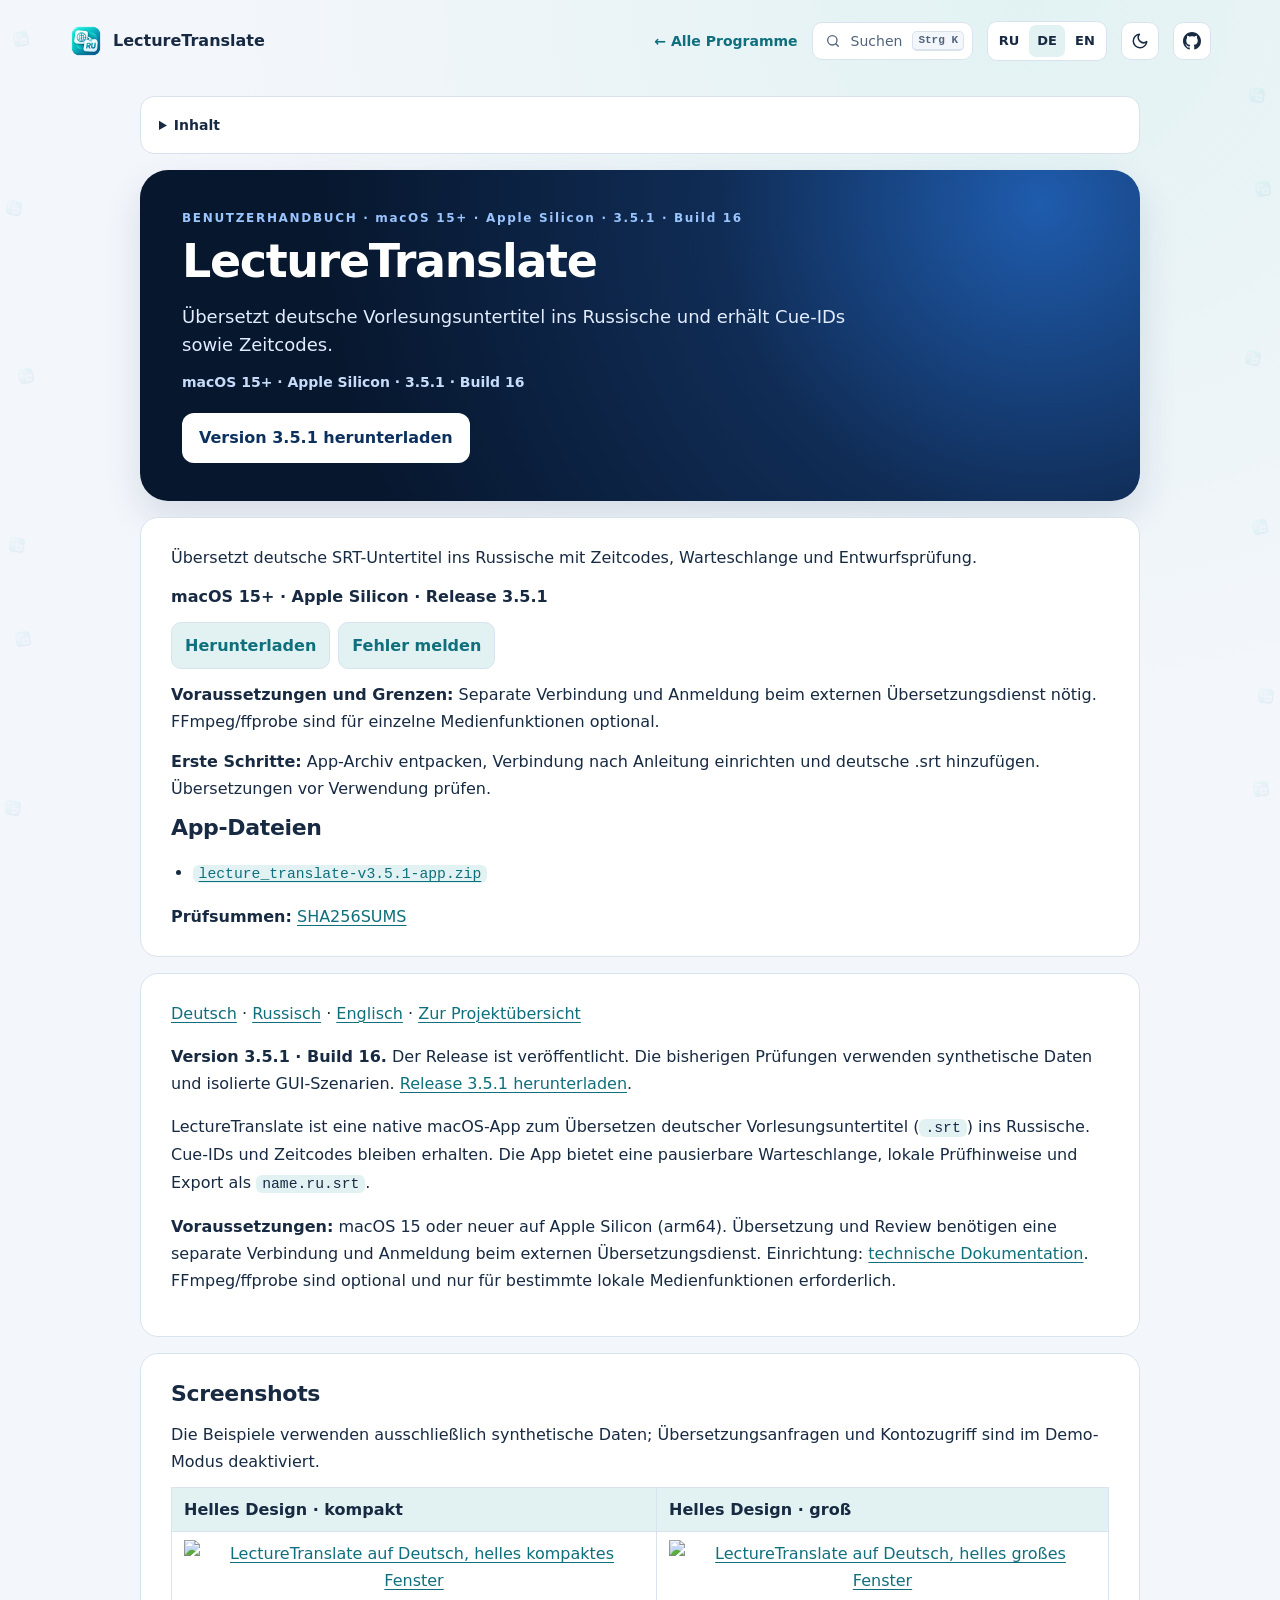
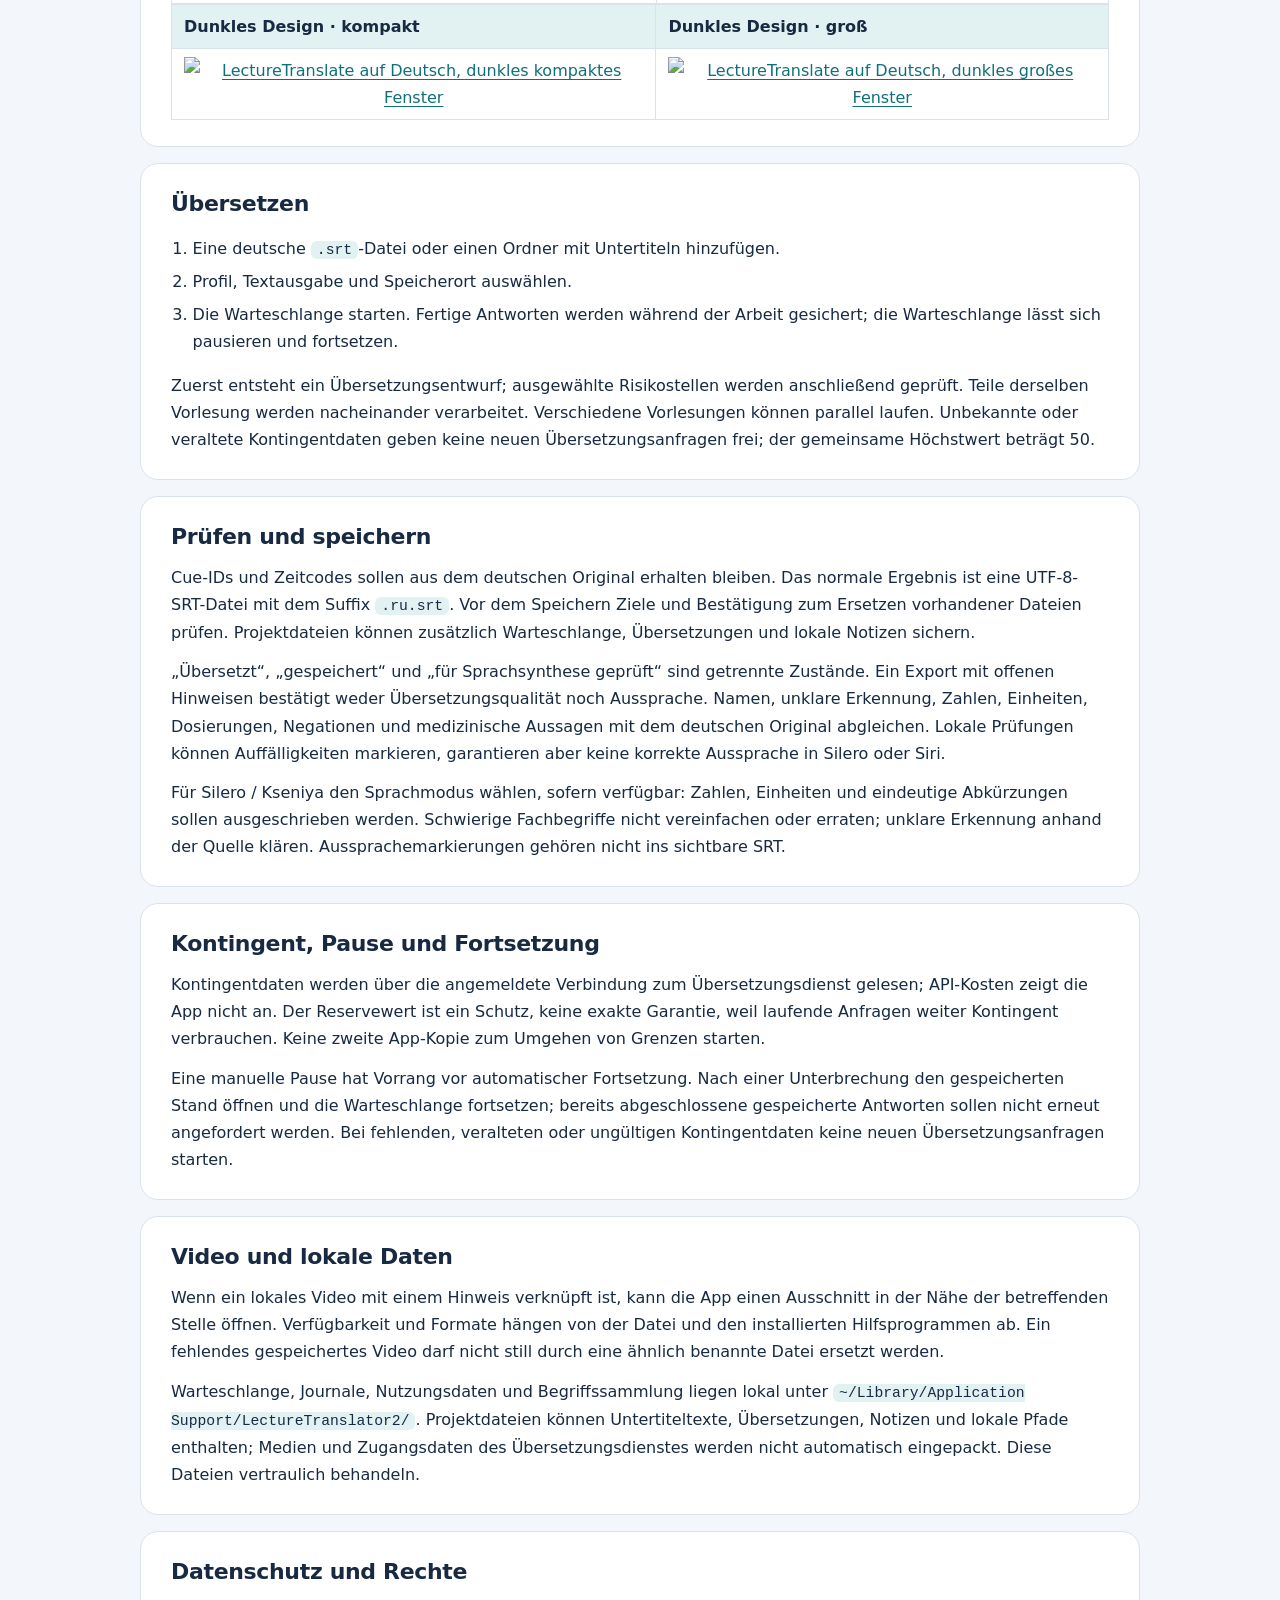
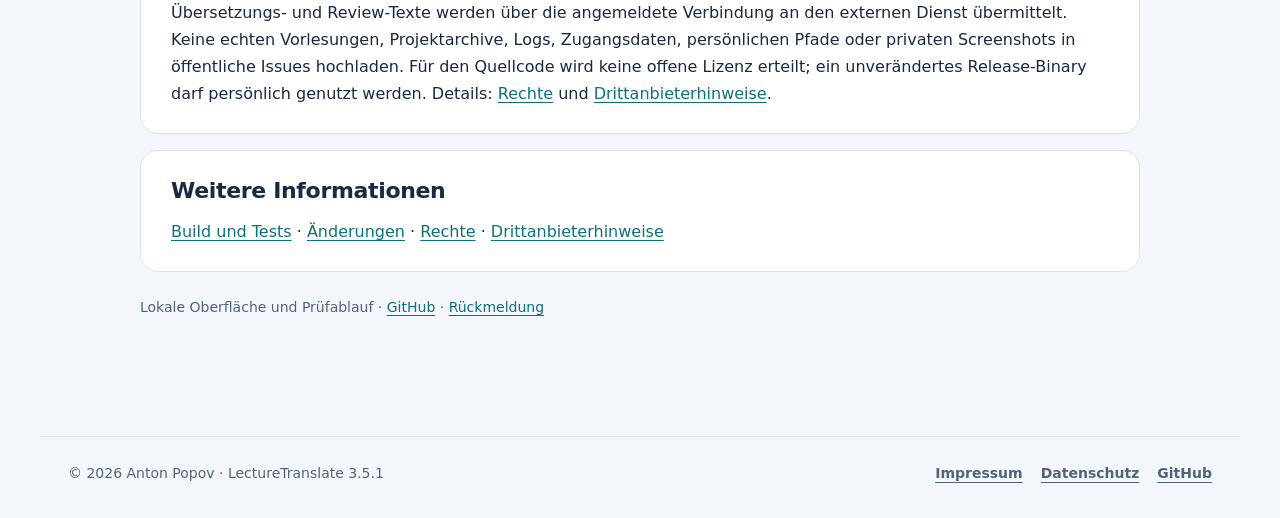
==== commit 6401badc: "kit: quiet side decor of program icons on wide screens One fixed, aria-hidden layer in the page marg" ====
--- a/Guide-de.html
+++ b/Guide-de.html
@@ -28,7 +28,7 @@
   box-shadow: none;
 }
 .release-summary code{overflow-wrap:anywhere}.release-actions{display:flex;gap:8px;flex-wrap:wrap}.release-link{display:inline-block;padding:9px 13px;border:1px solid #bdd1ed;border-radius:10px;background:#edf4ff;color:#0753ad;font-weight:650;text-decoration:none}.release-link:focus-visible{outline:3px solid #1677ff;outline-offset:3px}
-</style><!-- ppk-head:start --><meta name="color-scheme" content="light dark"><link rel="icon" href="presentation-icon.png"><script src="Assets/kit/kit-theme.js"></script><link rel="stylesheet" href="Assets/kit/kit.css?v=2026.11.06-1"><script src="Assets/kit/programs.js?v=2026.11.06-1" defer></script><script src="Assets/kit/kit.js?v=2026.11.06-1" defer></script><link rel="stylesheet" href="guide-kit.css?v=2026.11.06-1"><!-- ppk-head:end --></head><body class="ppk-page ppk-prose">
+</style><!-- ppk-head:start --><meta name="color-scheme" content="light dark"><link rel="icon" href="presentation-icon.png"><script src="Assets/kit/kit-theme.js"></script><link rel="stylesheet" href="Assets/kit/kit.css?v=2026.11.06-2"><script src="Assets/kit/programs.js?v=2026.11.06-2" defer></script><script src="Assets/kit/kit.js?v=2026.11.06-2" defer></script><link rel="stylesheet" href="guide-kit.css?v=2026.11.06-2"><!-- ppk-head:end --></head><body class="ppk-page ppk-prose">
 <!-- ppk-nav:start --><a class="ppk-skip" href="#main-content">Zum Inhalt</a>
 <div class="ppk-nav-wrap" id="ppk-nav-wrap">
   <nav class="ppk-nav" aria-label="Hauptnavigation">
--- a/Assets/kit/kit.css
+++ b/Assets/kit/kit.css
@@ -245,3 +245,18 @@
   html.ppk-js .ppk-reveal:not(.ppk-in){opacity:1;transform:none}
 }
 @media (forced-colors:active){.ppk-pitem[aria-selected="true"]{outline:2px solid Highlight}.ppk-tabs button[aria-selected="true"]{outline:2px solid Highlight}}
+
+/* side decor (kit.js builds it on screens >= 1280px; nothing without JS) */
+.ppk-decor{display:none}
+@media (min-width:1280px){
+  .ppk-decor{display:block;position:fixed;inset:0;z-index:0;overflow:hidden;pointer-events:none;container-type:inline-size;opacity:0;transition:opacity 1.2s ease}
+  .ppk-decor.ppk-decor-on{opacity:1}
+  .ppk-decor-side{position:absolute;top:0;bottom:0;width:calc((100cqi - var(--ppk-decor-shell,var(--ppk-shell)))/2);animation:ppk-decor-drift 90s ease-in-out infinite alternate;will-change:transform}
+  .ppk-decor-l{left:0}
+  .ppk-decor-r{right:0;animation-direction:alternate-reverse}
+  .ppk-decor-i{--ppk-sz:clamp(18px,calc(var(--ppk-k,1) * ((100cqi - var(--ppk-decor-shell,var(--ppk-shell)))/2 - 28px)),72px);position:absolute;top:var(--ppk-y,0);left:calc(var(--ppk-x,.5) * (100% - 1.2 * var(--ppk-sz)) + .1 * var(--ppk-sz));width:var(--ppk-sz);height:var(--ppk-sz);object-fit:contain;opacity:.06;transform:rotate(var(--ppk-r,0deg));user-select:none}
+  [data-theme="dark"] .ppk-decor-i{opacity:.08}
+}
+@keyframes ppk-decor-drift{from{transform:translateY(-10px)}to{transform:translateY(10px)}}
+@media print{.ppk-decor{display:none!important}}
+@media (prefers-reduced-motion:reduce){.ppk-decor{transition:none}.ppk-decor-side{animation:none;will-change:auto}}
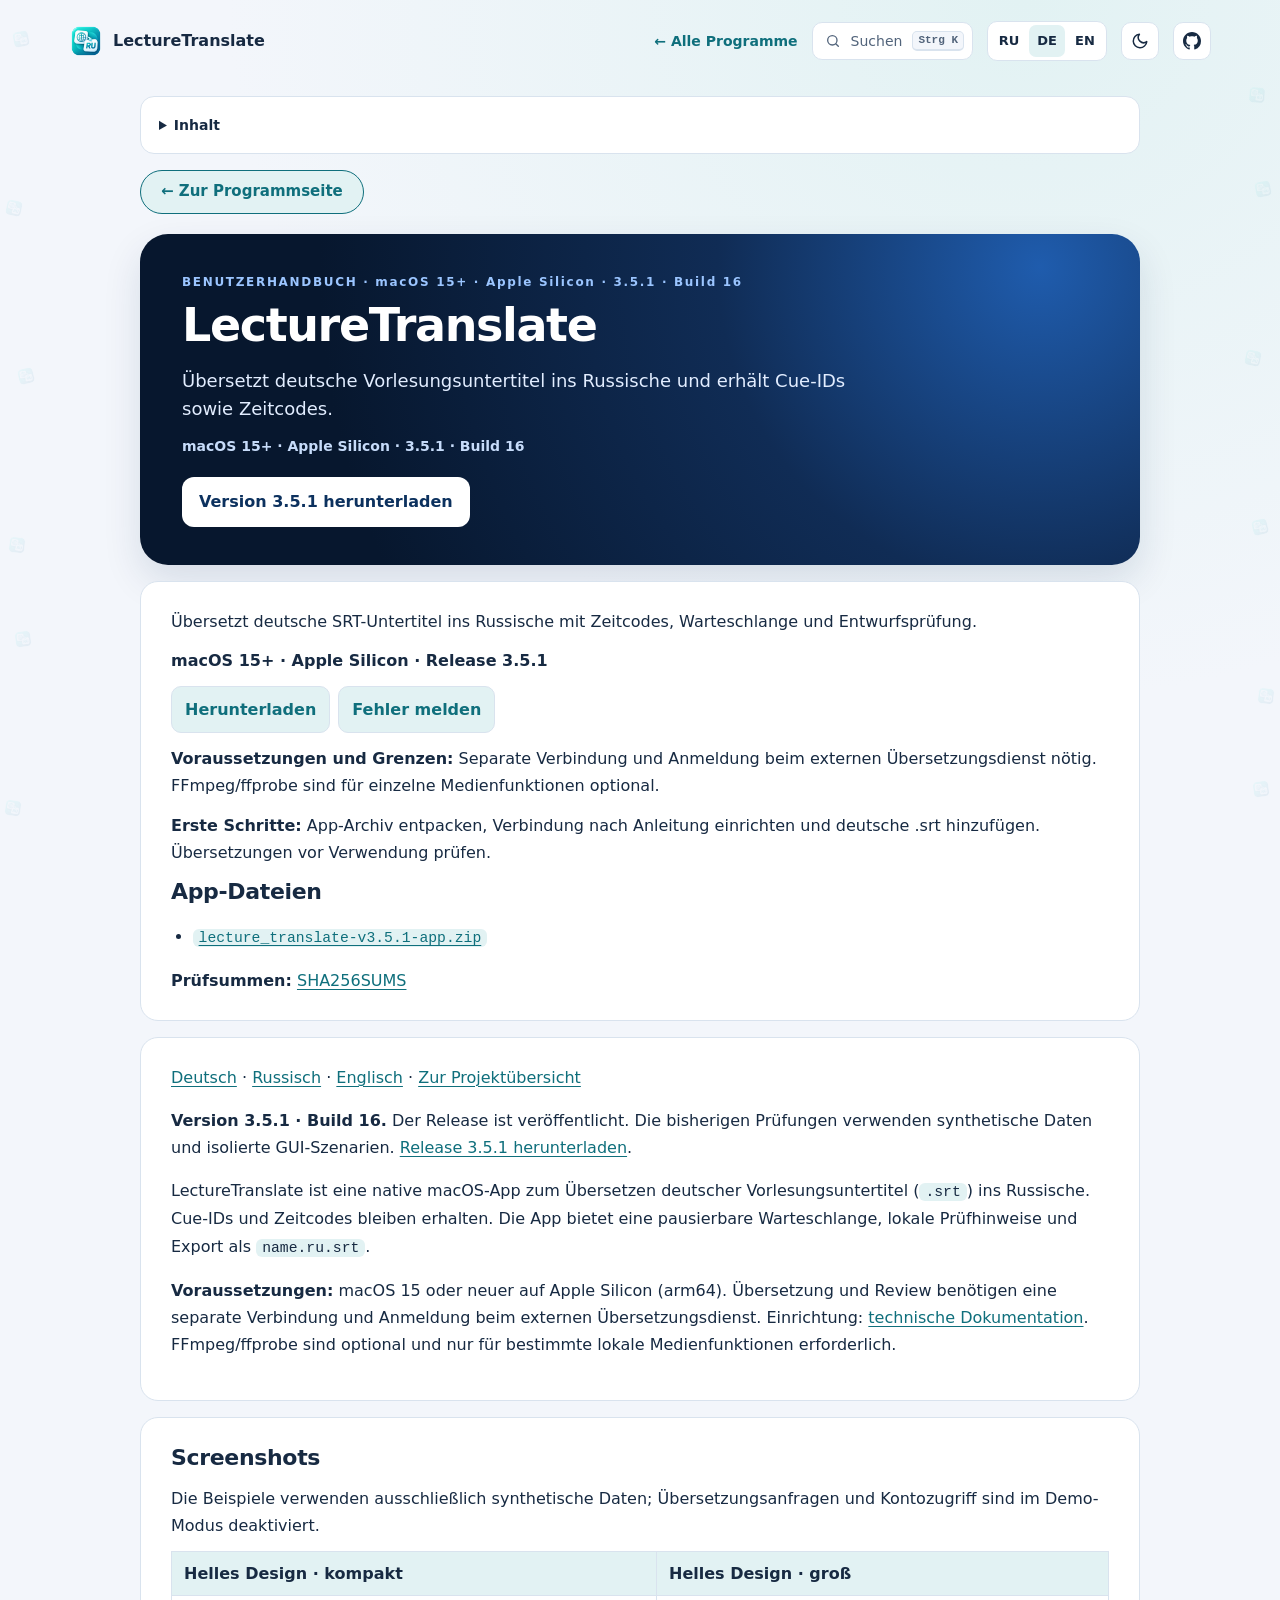
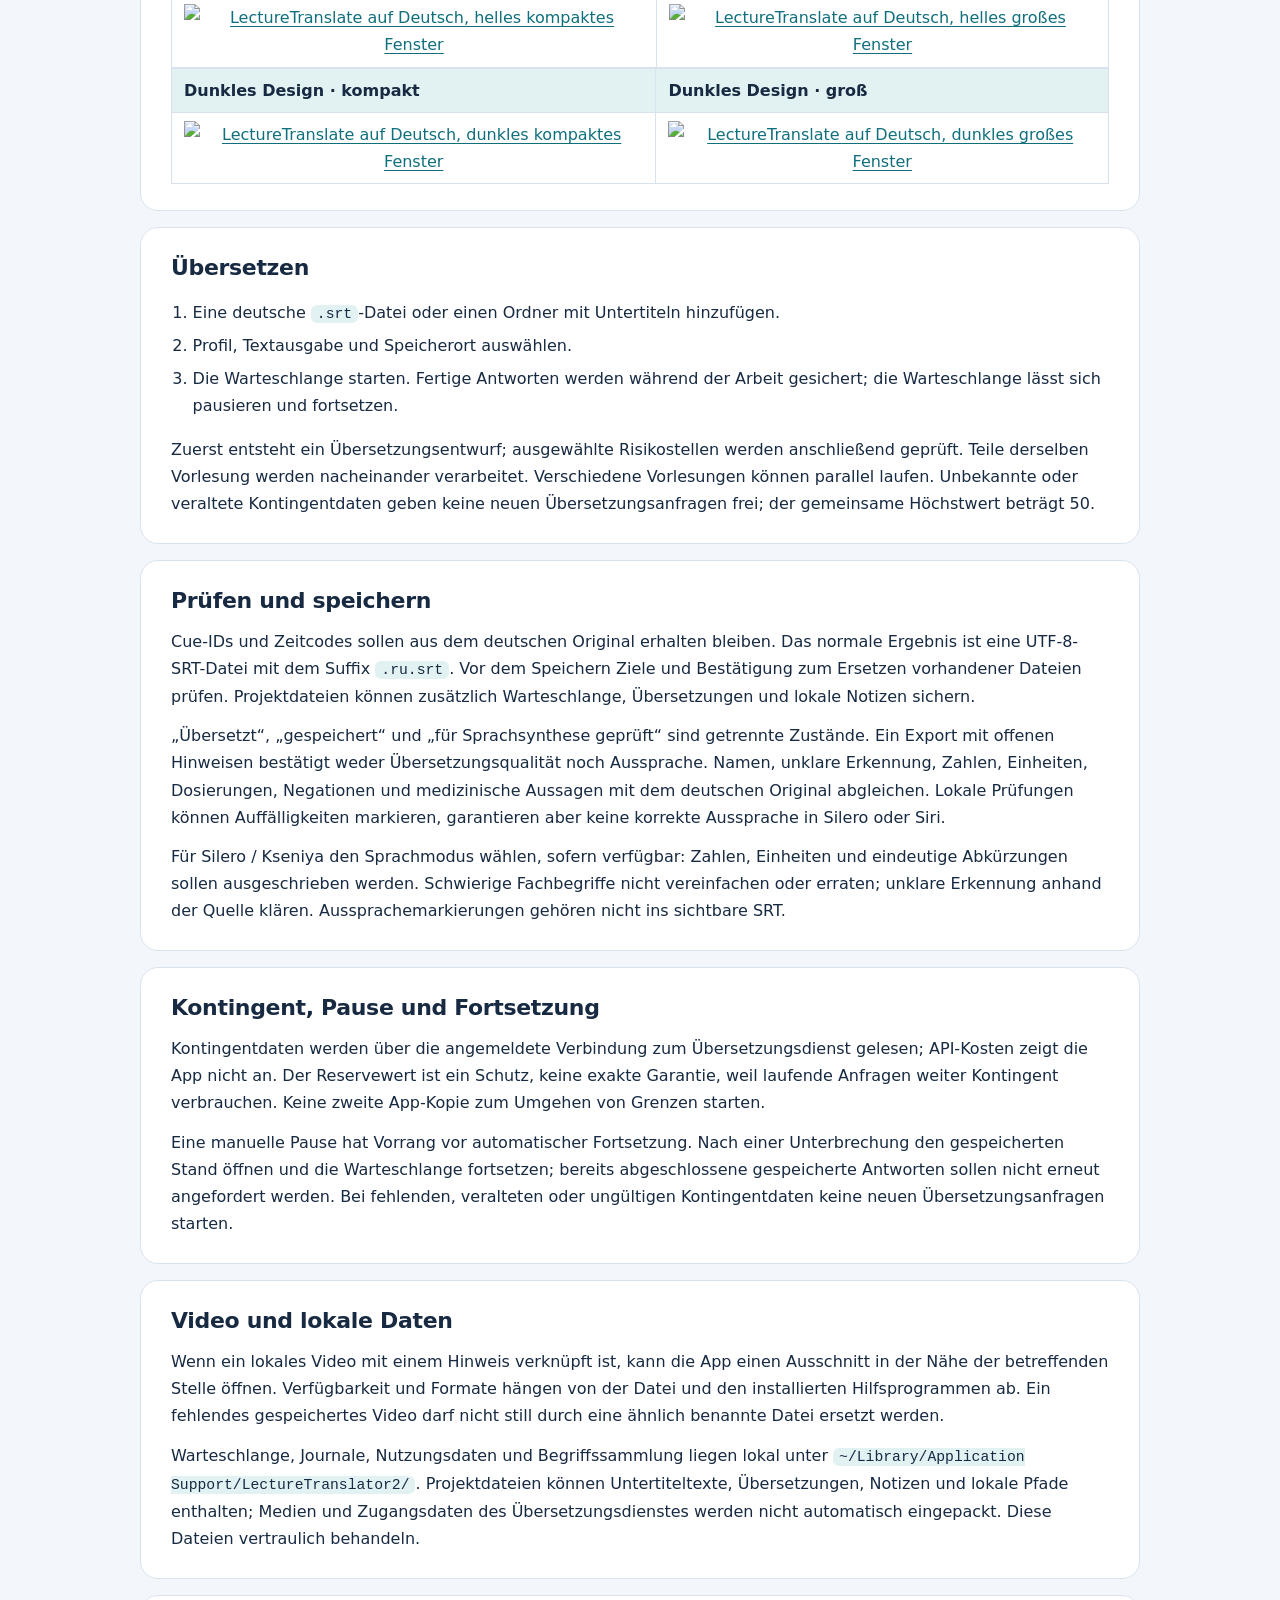
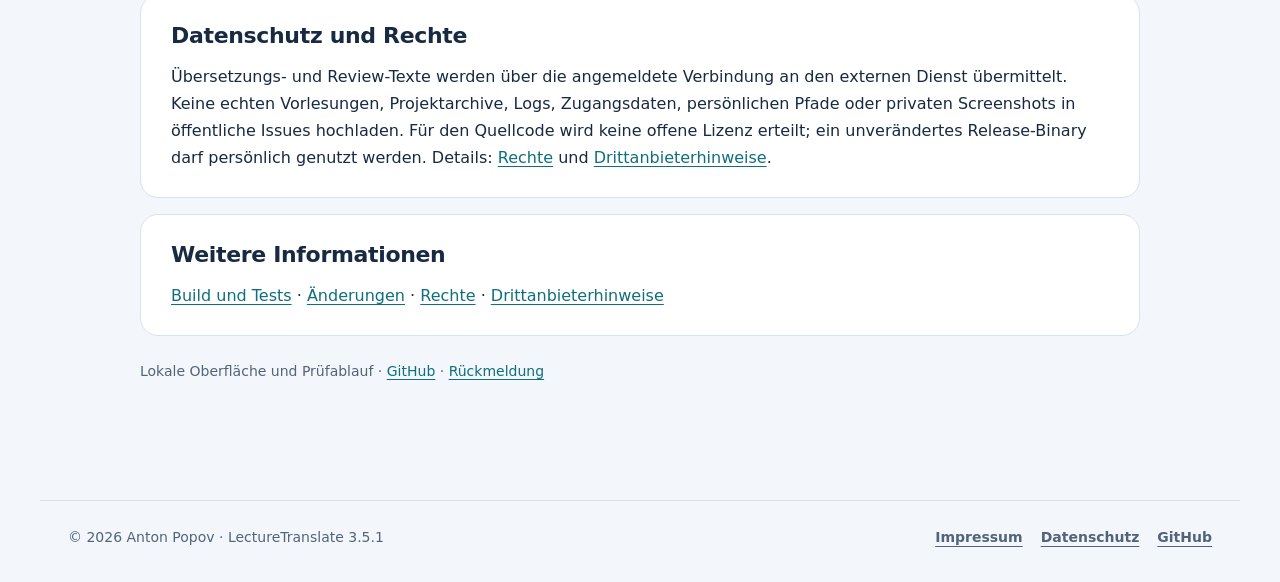
==== commit 6fadfc62: "guide: button back to the program page Every guide page opens with a visible link to the program's o" ====
--- a/Guide-de.html
+++ b/Guide-de.html
@@ -28,7 +28,7 @@
   box-shadow: none;
 }
 .release-summary code{overflow-wrap:anywhere}.release-actions{display:flex;gap:8px;flex-wrap:wrap}.release-link{display:inline-block;padding:9px 13px;border:1px solid #bdd1ed;border-radius:10px;background:#edf4ff;color:#0753ad;font-weight:650;text-decoration:none}.release-link:focus-visible{outline:3px solid #1677ff;outline-offset:3px}
-</style><!-- ppk-head:start --><meta name="color-scheme" content="light dark"><link rel="icon" href="presentation-icon.png"><script src="Assets/kit/kit-theme.js"></script><link rel="stylesheet" href="Assets/kit/kit.css?v=2026.11.06-2"><script src="Assets/kit/programs.js?v=2026.11.06-2" defer></script><script src="Assets/kit/kit.js?v=2026.11.06-2" defer></script><link rel="stylesheet" href="guide-kit.css?v=2026.11.06-2"><!-- ppk-head:end --></head><body class="ppk-page ppk-prose">
+</style><!-- ppk-head:start --><meta name="color-scheme" content="light dark"><link rel="icon" href="presentation-icon.png"><script src="Assets/kit/kit-theme.js"></script><link rel="stylesheet" href="Assets/kit/kit.css?v=2026.11.06-2"><script src="Assets/kit/programs.js?v=2026.11.06-2" defer></script><script src="Assets/kit/kit.js?v=2026.11.06-2" defer></script><link rel="stylesheet" href="guide-kit.css?v=2026.11.06-2-faa9ca0f"><!-- ppk-head:end --></head><body class="ppk-page ppk-prose">
 <!-- ppk-nav:start --><a class="ppk-skip" href="#main-content">Zum Inhalt</a>
 <div class="ppk-nav-wrap" id="ppk-nav-wrap">
   <nav class="ppk-nav" aria-label="Hauptnavigation">
@@ -42,7 +42,9 @@
   </nav>
 </div><!-- ppk-nav:end -->
 <div class="shell"><aside class="guide-tools"><details><summary>Inhalt</summary><ol><li><a href="#screenshots">Screenshots</a></li><li><a href="#ubersetzen">Übersetzen</a></li><li><a href="#prufen-und-speichern">Prüfen und speichern</a></li><li><a href="#kontingent-pause-und-fortsetzung">Kontingent, Pause und Fortsetzung</a></li><li><a href="#video-und-lokale-daten">Video und lokale Daten</a></li><li><a href="#datenschutz-und-rechte">Datenschutz und Rechte</a></li><li><a href="#weitere-informationen">Weitere Informationen</a></li></ol></details></aside>
-<main id="main-content"><section class="hero"><div><p class="kicker">BENUTZERHANDBUCH &#183; macOS 15+ &#183; Apple Silicon &#183; 3.5.1 &#183; Build 16</p><h1>LectureTranslate</h1><p class="lead">&#220;bersetzt deutsche Vorlesungsuntertitel ins Russische und erh&#228;lt Cue-IDs sowie Zeitcodes.</p><p class="meta">macOS 15+ &#183; Apple Silicon &#183; 3.5.1 &#183; Build 16</p><a class="button" href="https://github.com/popovantondev/LectureTranslate/releases/tag/v3.5.1">Version 3.5.1 herunterladen</a></div><div class="brand-mark-large"><img src="https://raw.githubusercontent.com/popovantondev/LectureTranslate/main/Assets/TranslatorIcon.png" alt=""></div></section>
+<main id="main-content">
+<!-- ppk-guide-home:start --><p class="guide-home"><a class="guide-home-link" href="index.html">← Zur Programmseite</a></p><!-- ppk-guide-home:end -->
+<section class="hero"><div><p class="kicker">BENUTZERHANDBUCH &#183; macOS 15+ &#183; Apple Silicon &#183; 3.5.1 &#183; Build 16</p><h1>LectureTranslate</h1><p class="lead">&#220;bersetzt deutsche Vorlesungsuntertitel ins Russische und erh&#228;lt Cue-IDs sowie Zeitcodes.</p><p class="meta">macOS 15+ &#183; Apple Silicon &#183; 3.5.1 &#183; Build 16</p><a class="button" href="https://github.com/popovantondev/LectureTranslate/releases/tag/v3.5.1">Version 3.5.1 herunterladen</a></div><div class="brand-mark-large"><img src="https://raw.githubusercontent.com/popovantondev/LectureTranslate/main/Assets/TranslatorIcon.png" alt=""></div></section>
 <!-- public-release:start -->
 <section class="topic release-summary" aria-label="Erste Schritte">
 <p>Übersetzt deutsche SRT-Untertitel ins Russische mit Zeitcodes, Warteschlange und Entwurfsprüfung.</p>
--- a/guide-kit.css
+++ b/guide-kit.css
@@ -33,3 +33,6 @@
 @media(max-width:760px){.guide-tools ol{grid-template-columns:1fr}.ppk-page .shell{width:min(100% - 32px,1000px)}body .hero figure{display:block!important}}
 @media(max-width:520px){.ppk-nav-wrap .ppk-nav{flex-wrap:wrap}}
 @media(prefers-reduced-motion:reduce){html{scroll-behavior:auto!important}*,*:before,*:after{animation:none!important;transition:none!important}}
+.guide-home{margin:0 0 20px}
+body.ppk-page a.guide-home-link{display:inline-flex;align-items:center;min-height:44px;padding:10px 20px;border:1px solid var(--ppk-accent);border-radius:999px;background:var(--ppk-tint);color:var(--ppk-accent);font-size:15px;font-weight:700;line-height:1.3;text-decoration:none}
+body.ppk-page a.guide-home-link:hover{background:var(--ppk-accent);color:var(--ppk-accent-ink,#fff)}
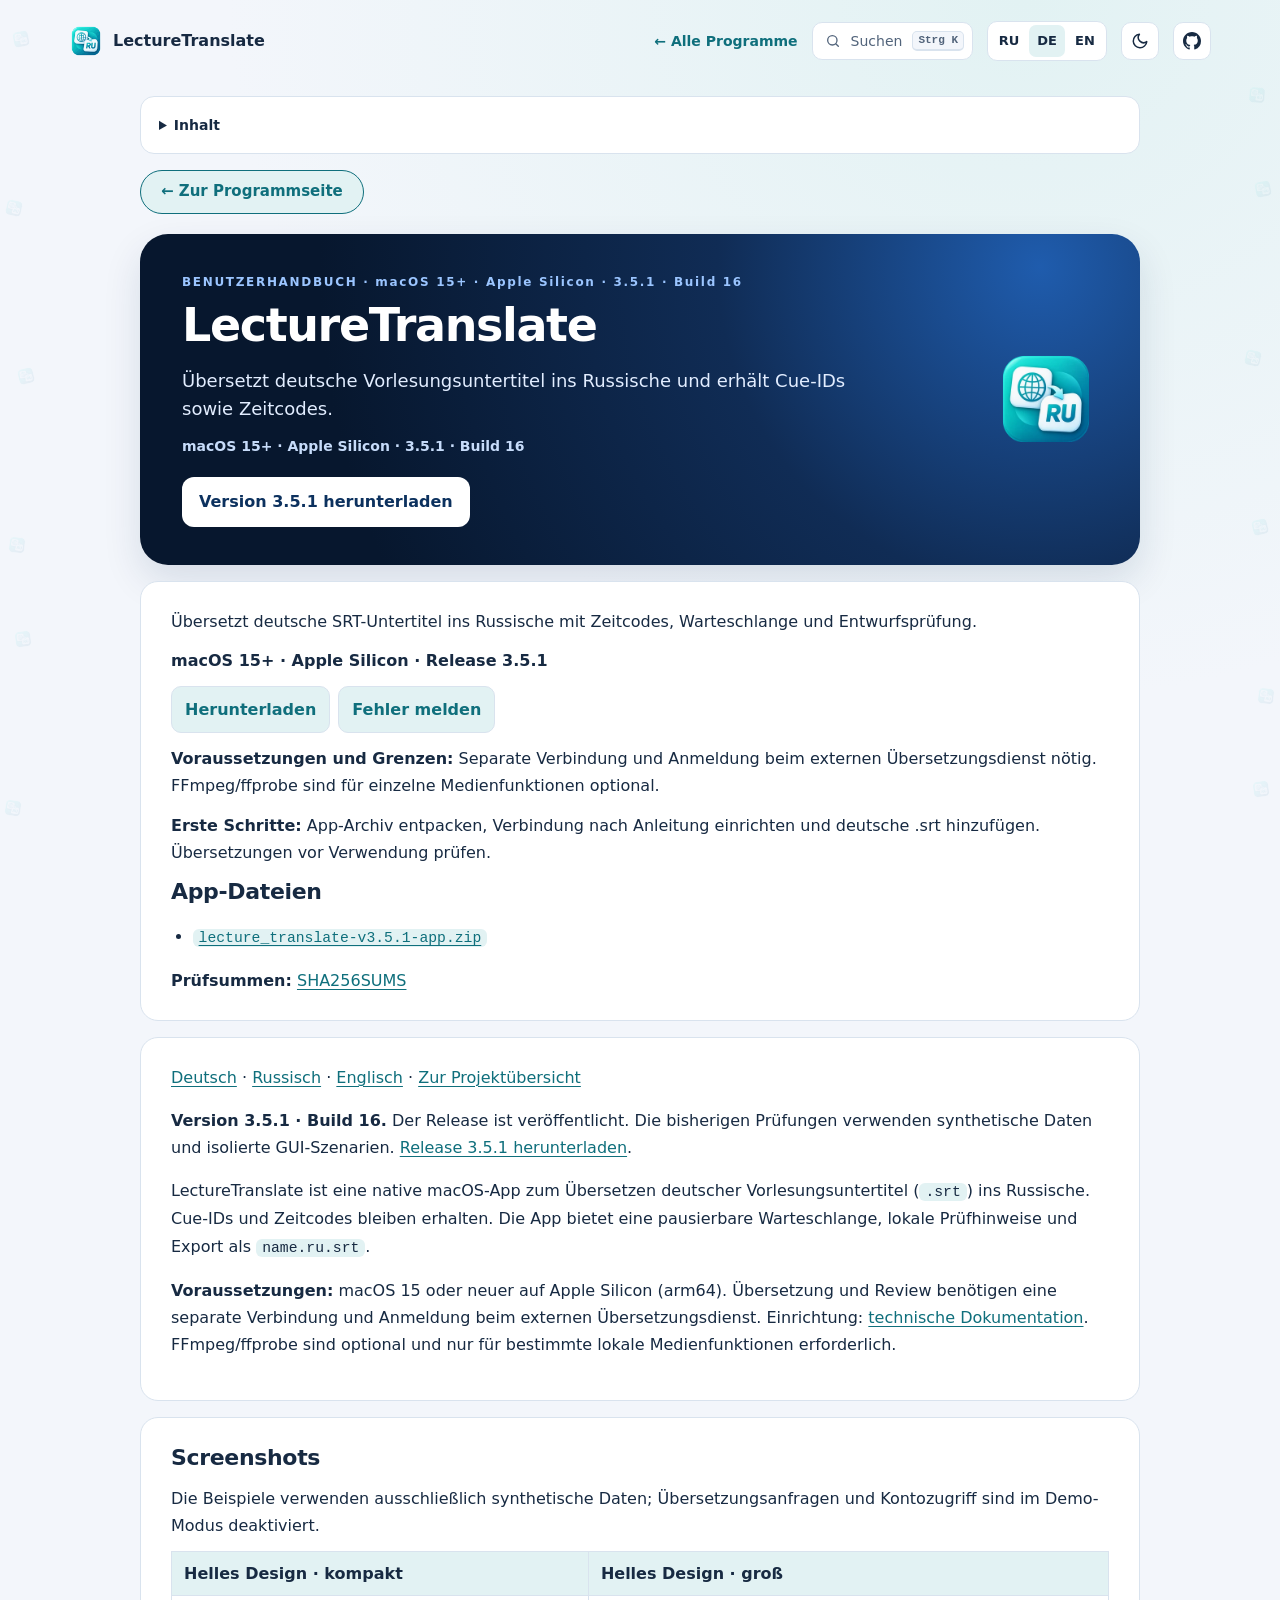
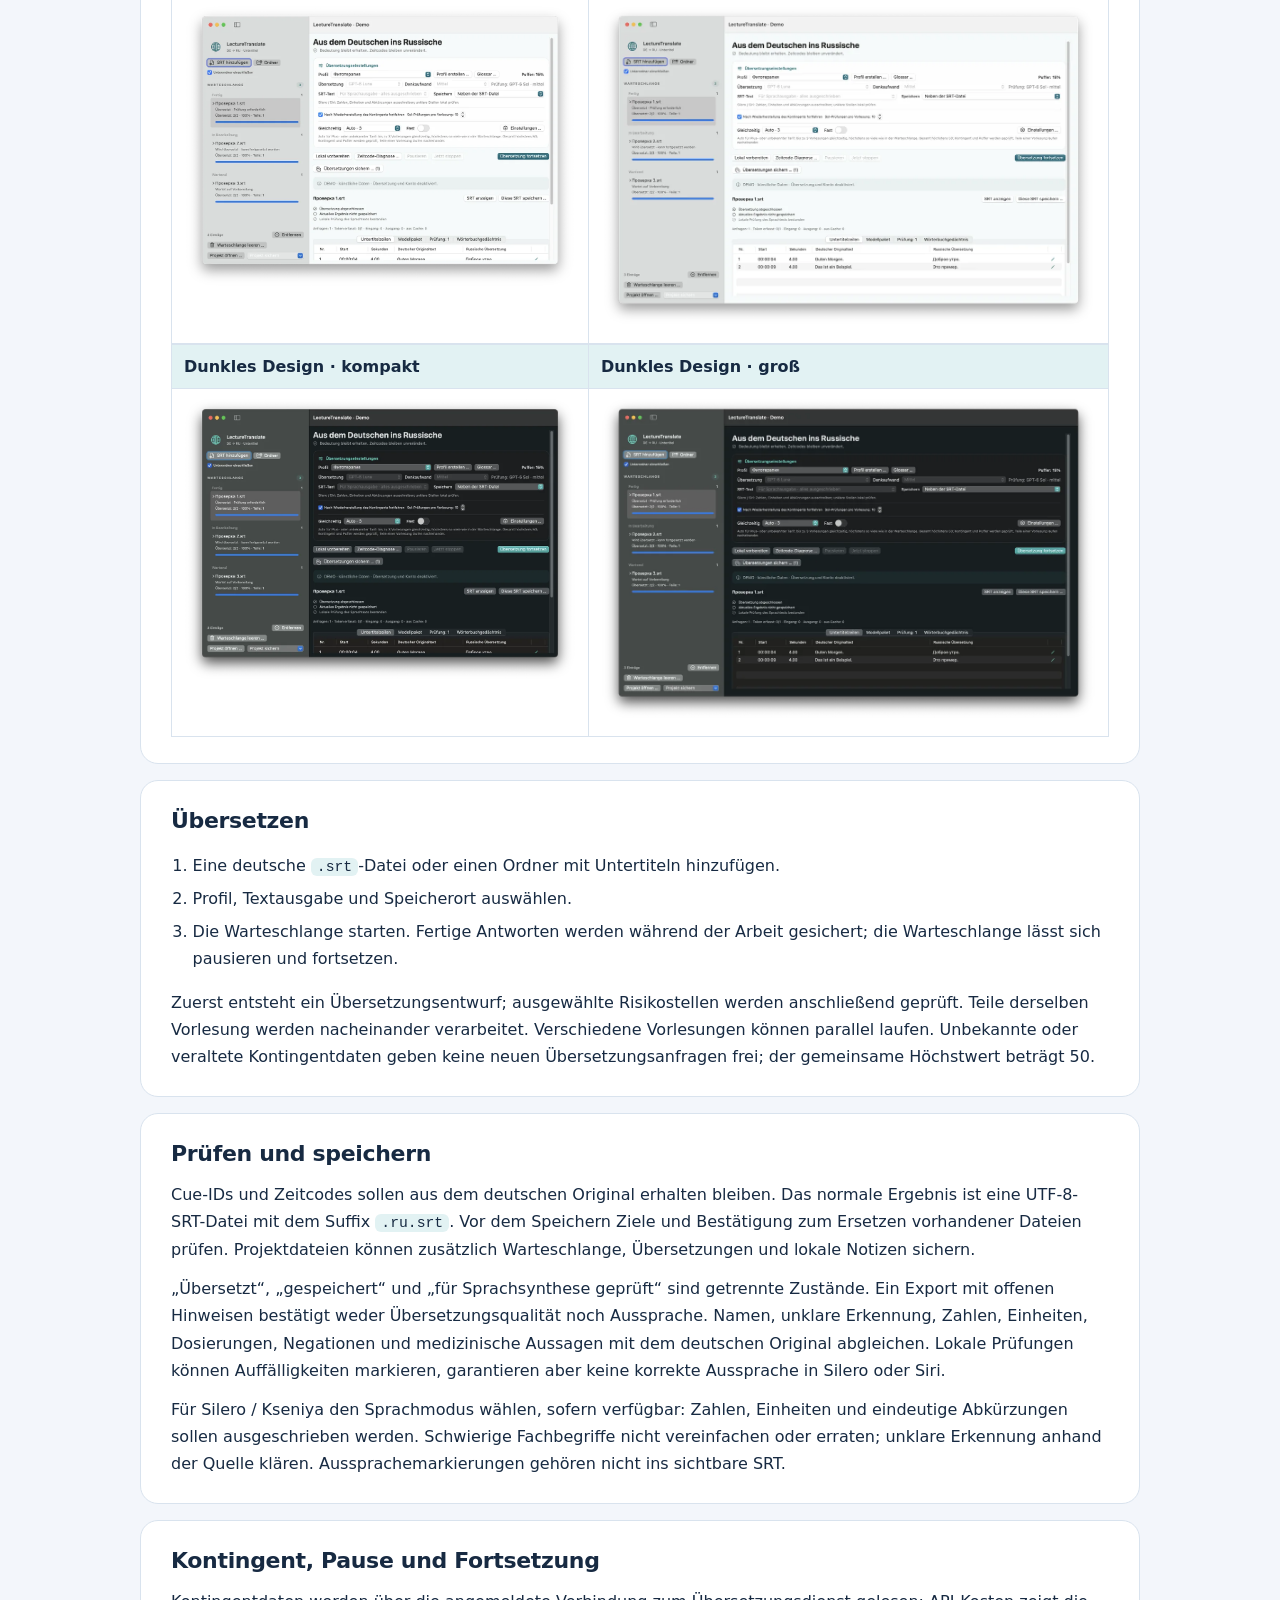
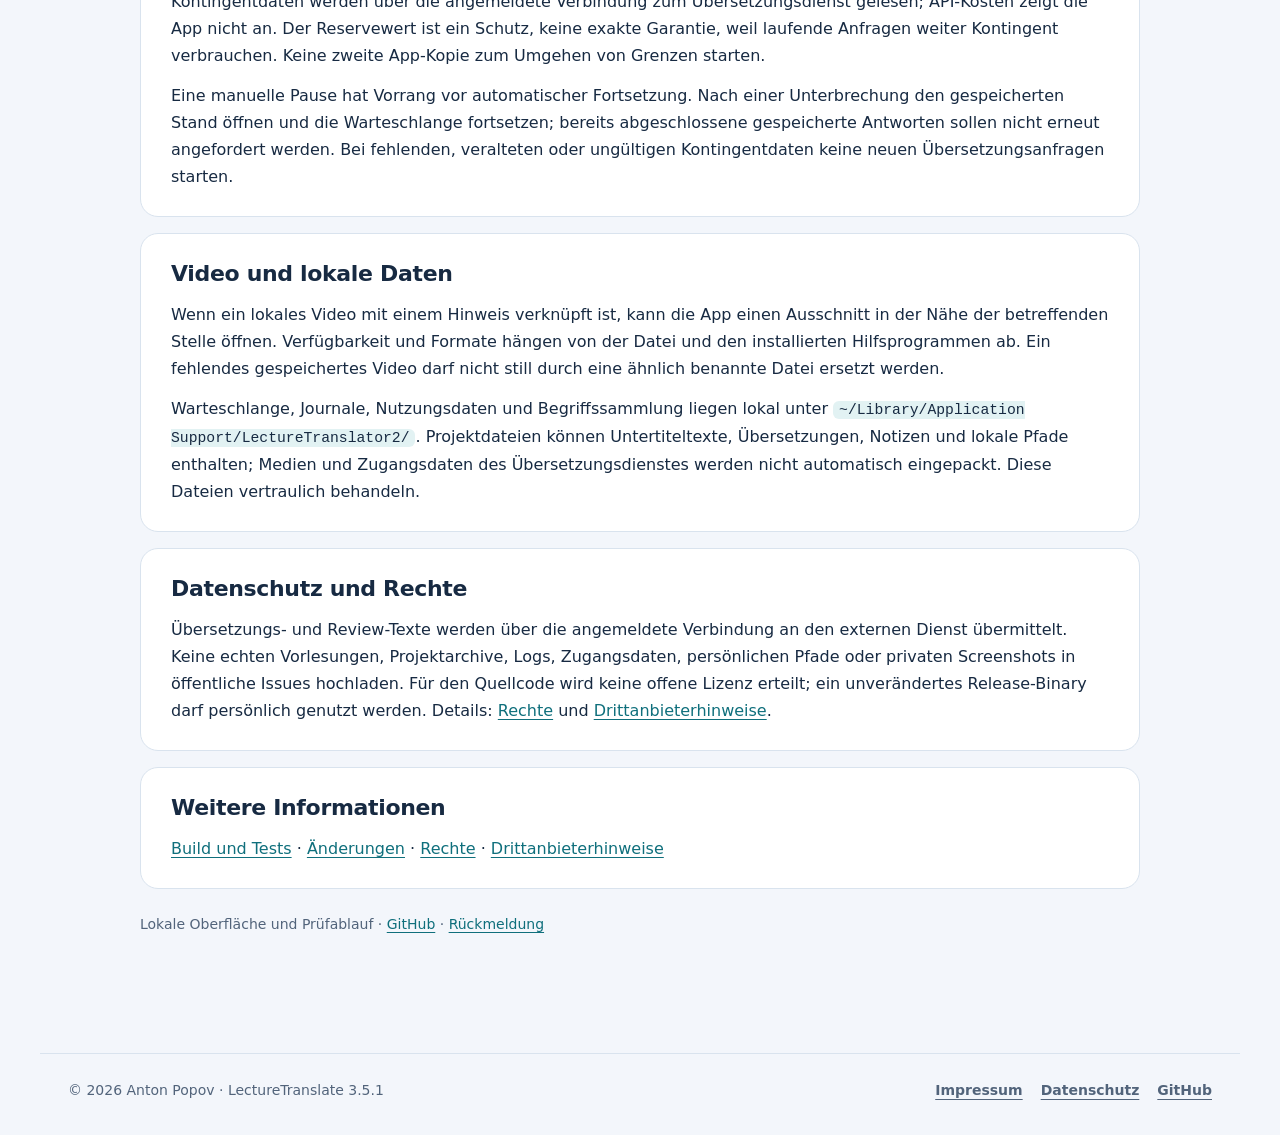
==== commit 8999f41f: "perf: smaller site images and icons, local guide images Screenshots get WebP copies at twice their s" ====
--- a/Guide-de.html
+++ b/Guide-de.html
@@ -44,7 +44,7 @@
 <div class="shell"><aside class="guide-tools"><details><summary>Inhalt</summary><ol><li><a href="#screenshots">Screenshots</a></li><li><a href="#ubersetzen">Übersetzen</a></li><li><a href="#prufen-und-speichern">Prüfen und speichern</a></li><li><a href="#kontingent-pause-und-fortsetzung">Kontingent, Pause und Fortsetzung</a></li><li><a href="#video-und-lokale-daten">Video und lokale Daten</a></li><li><a href="#datenschutz-und-rechte">Datenschutz und Rechte</a></li><li><a href="#weitere-informationen">Weitere Informationen</a></li></ol></details></aside>
 <main id="main-content">
 <!-- ppk-guide-home:start --><p class="guide-home"><a class="guide-home-link" href="index.html">← Zur Programmseite</a></p><!-- ppk-guide-home:end -->
-<section class="hero"><div><p class="kicker">BENUTZERHANDBUCH &#183; macOS 15+ &#183; Apple Silicon &#183; 3.5.1 &#183; Build 16</p><h1>LectureTranslate</h1><p class="lead">&#220;bersetzt deutsche Vorlesungsuntertitel ins Russische und erh&#228;lt Cue-IDs sowie Zeitcodes.</p><p class="meta">macOS 15+ &#183; Apple Silicon &#183; 3.5.1 &#183; Build 16</p><a class="button" href="https://github.com/popovantondev/LectureTranslate/releases/tag/v3.5.1">Version 3.5.1 herunterladen</a></div><div class="brand-mark-large"><img src="https://raw.githubusercontent.com/popovantondev/LectureTranslate/main/Assets/TranslatorIcon.png" alt=""></div></section>
+<section class="hero"><div><p class="kicker">BENUTZERHANDBUCH &#183; macOS 15+ &#183; Apple Silicon &#183; 3.5.1 &#183; Build 16</p><h1>LectureTranslate</h1><p class="lead">&#220;bersetzt deutsche Vorlesungsuntertitel ins Russische und erh&#228;lt Cue-IDs sowie Zeitcodes.</p><p class="meta">macOS 15+ &#183; Apple Silicon &#183; 3.5.1 &#183; Build 16</p><a class="button" href="https://github.com/popovantondev/LectureTranslate/releases/tag/v3.5.1">Version 3.5.1 herunterladen</a></div><div class="brand-mark-large"><img src="Assets/web/TranslatorIcon.a2f05b22.webp" alt="" width="1024" height="1024" decoding="async"></div></section>
 <!-- public-release:start -->
 <section class="topic release-summary" aria-label="Erste Schritte">
 <p>Übersetzt deutsche SRT-Untertitel ins Russische mit Zeitcodes, Warteschlange und Entwurfsprüfung.</p>
@@ -75,8 +75,8 @@
 </thead>
 <tbody>
 <tr>
-<td><a class="guide-full-image" href="https://raw.githubusercontent.com/popovantondev/LectureTranslate/main/docs/screenshots/de/light-compact.png" aria-label="Vollständiges Bild öffnen"><img src="https://raw.githubusercontent.com/popovantondev/LectureTranslate/main/docs/screenshots/de/light-compact.png" alt="LectureTranslate auf Deutsch, helles kompaktes Fenster" /></a></td>
-<td><a class="guide-full-image" href="https://raw.githubusercontent.com/popovantondev/LectureTranslate/main/docs/screenshots/de/light-large.png" aria-label="Vollständiges Bild öffnen"><img src="https://raw.githubusercontent.com/popovantondev/LectureTranslate/main/docs/screenshots/de/light-large.png" alt="LectureTranslate auf Deutsch, helles großes Fenster" /></a></td>
+<td><a class="guide-full-image" href="docs/screenshots/de/light-compact.png" aria-label="Vollständiges Bild öffnen"><img src="Assets/web/light-compact.0e7c9c50.webp" alt="LectureTranslate auf Deutsch, helles kompaktes Fenster" width="2424" height="1752" loading="lazy" decoding="async" /></a></td>
+<td><a class="guide-full-image" href="docs/screenshots/de/light-large.png" aria-label="Vollständiges Bild öffnen"><img src="Assets/web/light-large.f5e8ec1f.webp" alt="LectureTranslate auf Deutsch, helles großes Fenster" width="3104" height="2024" loading="lazy" decoding="async" /></a></td>
 </tr>
 </tbody>
 </table>
@@ -89,8 +89,8 @@
 </thead>
 <tbody>
 <tr>
-<td><a class="guide-full-image" href="https://raw.githubusercontent.com/popovantondev/LectureTranslate/main/docs/screenshots/de/dark-compact.png" aria-label="Vollständiges Bild öffnen"><img src="https://raw.githubusercontent.com/popovantondev/LectureTranslate/main/docs/screenshots/de/dark-compact.png" alt="LectureTranslate auf Deutsch, dunkles kompaktes Fenster" /></a></td>
-<td><a class="guide-full-image" href="https://raw.githubusercontent.com/popovantondev/LectureTranslate/main/docs/screenshots/de/dark-large.png" aria-label="Vollständiges Bild öffnen"><img src="https://raw.githubusercontent.com/popovantondev/LectureTranslate/main/docs/screenshots/de/dark-large.png" alt="LectureTranslate auf Deutsch, dunkles großes Fenster" /></a></td>
+<td><a class="guide-full-image" href="docs/screenshots/de/dark-compact.png" aria-label="Vollständiges Bild öffnen"><img src="Assets/web/dark-compact.43c4b66a.webp" alt="LectureTranslate auf Deutsch, dunkles kompaktes Fenster" width="2424" height="1752" loading="lazy" decoding="async" /></a></td>
+<td><a class="guide-full-image" href="docs/screenshots/de/dark-large.png" aria-label="Vollständiges Bild öffnen"><img src="Assets/web/dark-large.e54205be.webp" alt="LectureTranslate auf Deutsch, dunkles großes Fenster" width="3104" height="2024" loading="lazy" decoding="async" /></a></td>
 </tr>
 </tbody>
 </table>
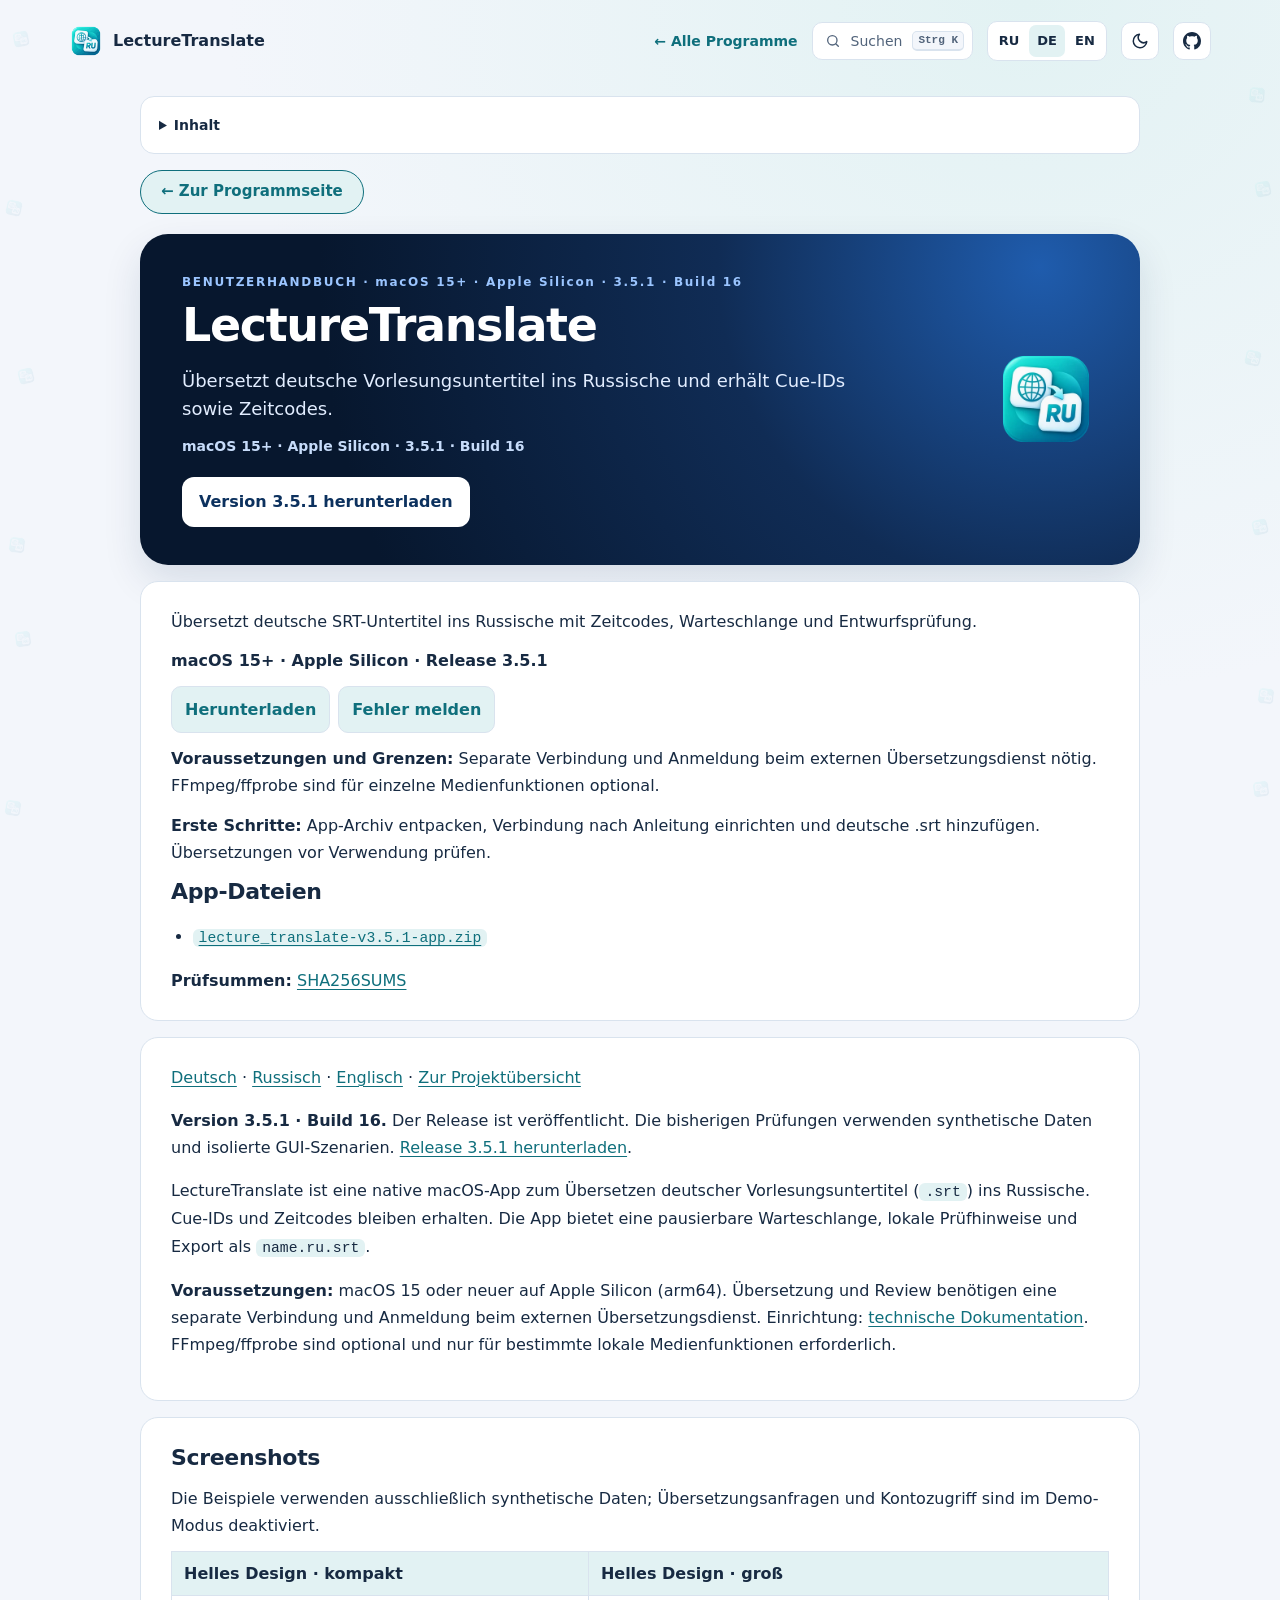
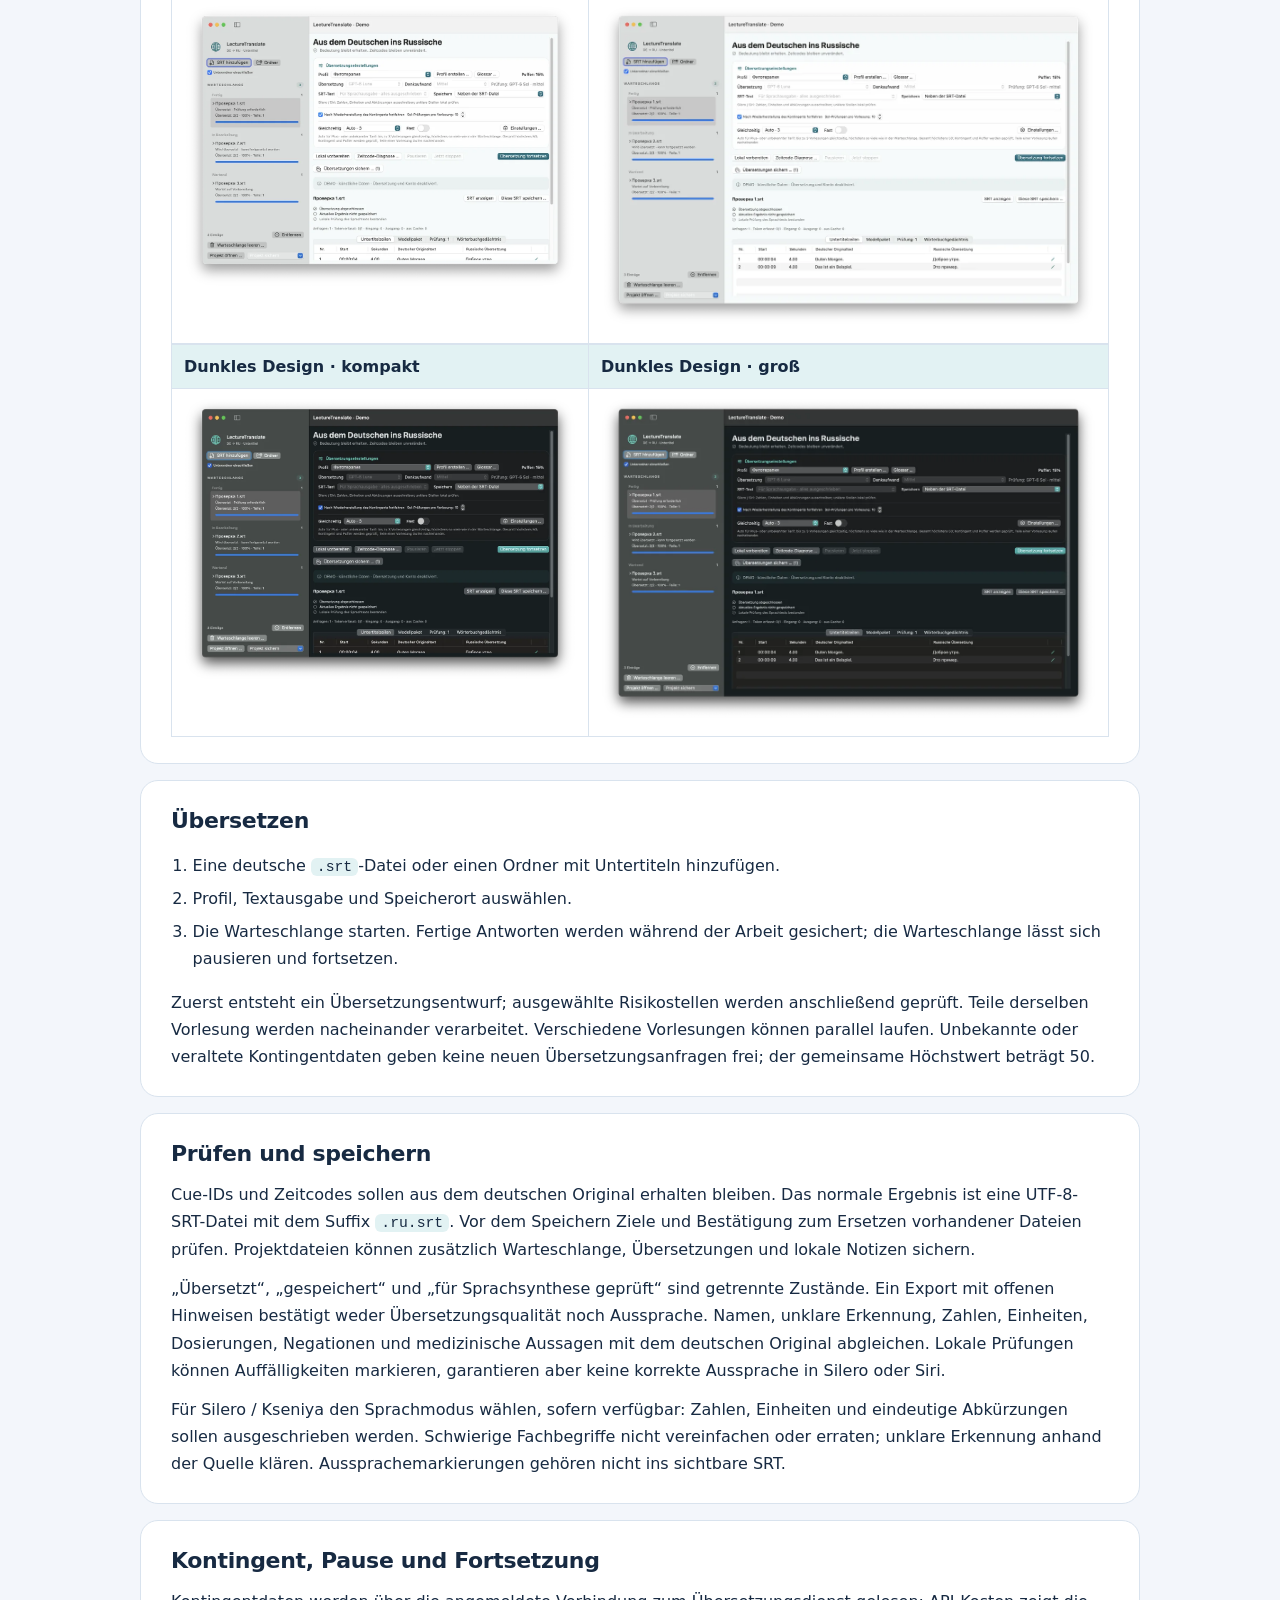
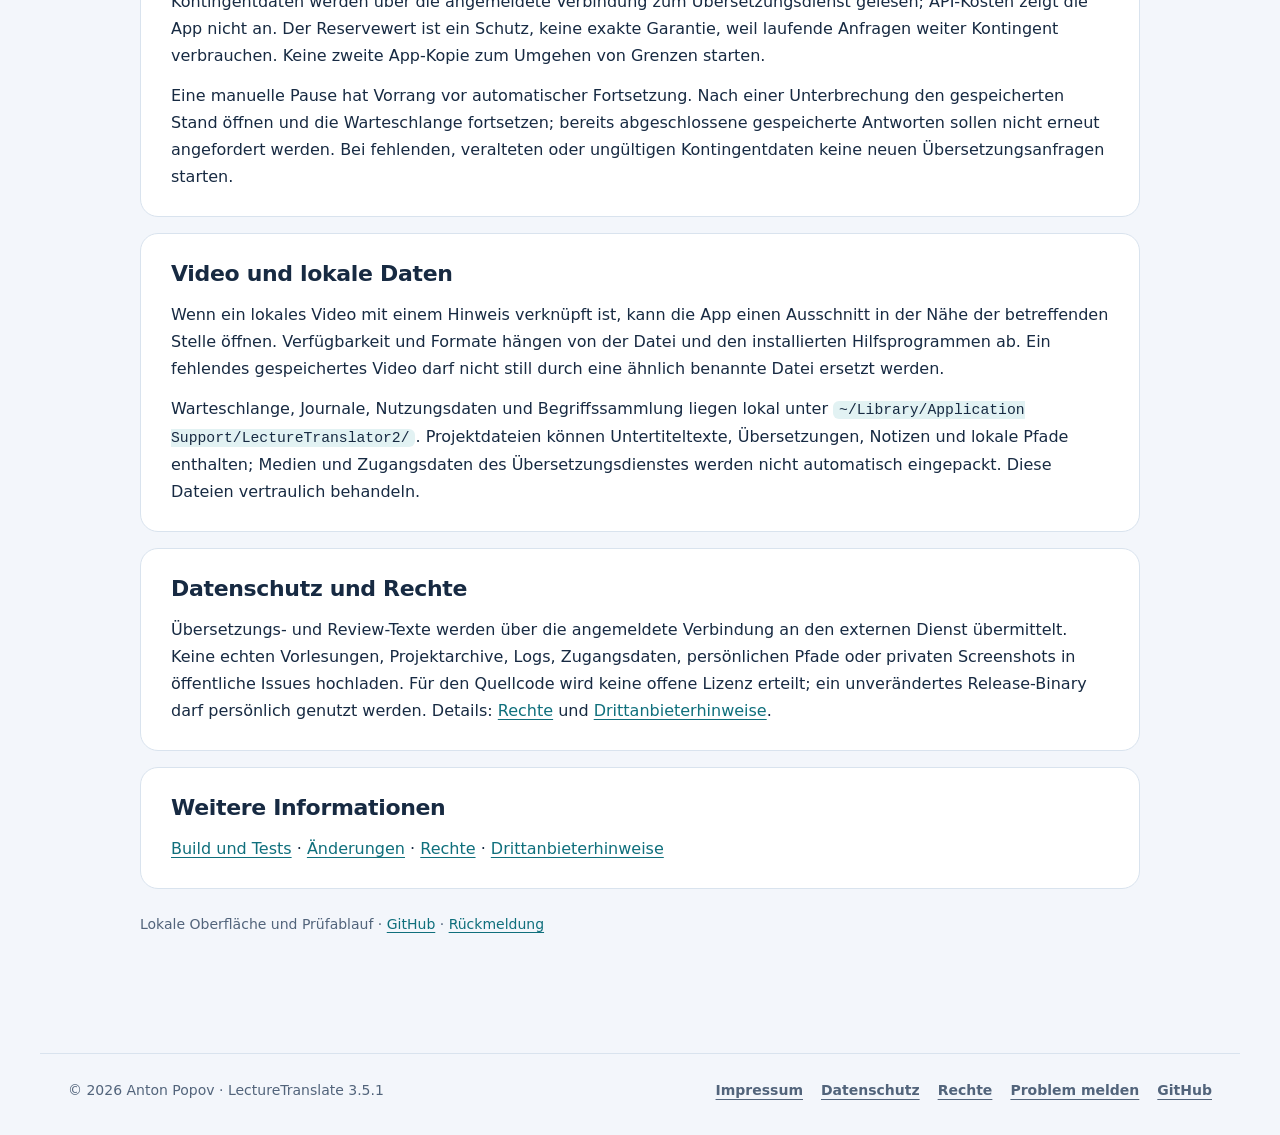
==== commit 2a961165: "site: one tab title pattern and one footer across programs Landing titles name the program and what " ====
--- a/Guide-de.html
+++ b/Guide-de.html
@@ -1,4 +1,4 @@
-<!doctype html><html lang="de"><head><meta charset="utf-8"><meta name="viewport" content="width=device-width,initial-scale=1"><meta name="theme-color" content="#071a35"><meta name="description" content="&#220;bersetzt deutsche Vorlesungsuntertitel ins Russische und erh&#228;lt Cue-IDs sowie Zeitcodes."><title>LectureTranslate — BENUTZERHANDBUCH</title><style>:root{--ink:#14253d;--muted:#607087;--line:#dbe4f0;--blue:#1677ff;--panel:#fff;--canvas:#f3f6fb}
+<!doctype html><html lang="de"><head><meta charset="utf-8"><meta name="viewport" content="width=device-width,initial-scale=1"><meta name="theme-color" content="#071a35"><meta name="description" content="&#220;bersetzt deutsche Vorlesungsuntertitel ins Russische und erh&#228;lt Cue-IDs sowie Zeitcodes."><title>LectureTranslate — Anleitung</title><style>:root{--ink:#14253d;--muted:#607087;--line:#dbe4f0;--blue:#1677ff;--panel:#fff;--canvas:#f3f6fb}
 *{box-sizing:border-box}body{margin:0;background:var(--canvas);color:var(--ink);font:16px/1.72 -apple-system,BlinkMacSystemFont,"Segoe UI",sans-serif}a{color:#075dd1;text-decoration-thickness:1px;text-underline-offset:3px}a:hover{color:#003c91}.shell{width:min(100% - 36px,1000px);margin:0 auto;padding:24px 0 56px}.top{display:flex;align-items:center;justify-content:space-between;gap:18px;margin-bottom:20px}.brand{display:flex;align-items:center;gap:10px;color:var(--ink);font-weight:750;text-decoration:none}.brand-mark{display:grid;width:38px;height:38px;place-items:center;border-radius:12px;background:#e6f0ff;color:#075dd1;font-size:18px;font-weight:800}.brand img{width:38px;height:38px;object-fit:contain}nav{display:flex;gap:8px;flex-wrap:wrap}nav a{padding:7px 12px;border:1px solid var(--line);border-radius:999px;background:#fff;color:#34445b;text-decoration:none;font-size:14px;font-weight:650}nav a[aria-current=page]{background:#e6f0ff;border-color:#b8d3ff;color:#075dd1}.hero{display:grid;grid-template-columns:1fr 104px;gap:24px;align-items:center;padding:38px 42px;border-radius:28px;background:radial-gradient(circle at 90% 10%,#1f5cad 0,#102c55 34%,#07172e 76%);color:#fff;box-shadow:0 16px 38px #0b2b551f}.kicker{margin:0 0 8px;color:#9bc5ff;font-size:12px;letter-spacing:.14em;font-weight:750}.meta{margin:12px 0 0;color:#c7dcfa;font-size:14px;font-weight:650}h1{margin:0;font-size:clamp(30px,5vw,46px);line-height:1.12;letter-spacing:-.03em}.lead{max-width:720px;margin:15px 0 0;color:#e2edff;font-size:18px;line-height:1.55}.brand-mark-large{display:grid;width:92px;height:92px;place-items:center;border:1px solid #ffffff42;border-radius:24px;background:#ffffff12;color:#fff;font-size:38px;font-weight:800}.button{display:inline-block;margin-top:19px;padding:10px 16px;border:1px solid #ffffff5c;border-radius:12px;background:#fff;color:#0c315e;font-weight:700;text-decoration:none}.overview,.topic{margin:16px 0;padding:26px 30px;background:var(--panel);border:1px solid var(--line);border-radius:18px;box-shadow:0 5px 16px #0b2b5507}.overview p:first-child{margin-top:0}.overview img{display:block;max-width:100%;height:auto;margin:16px auto;border:1px solid var(--line);border-radius:12px}.overview table,.topic table{display:block;max-width:100%;overflow-x:auto;border-collapse:collapse}.overview th,.overview td,.topic th,.topic td{padding:8px 10px;border:1px solid var(--line);text-align:left}.topic h2{margin:0 0 12px;font-size:22px;line-height:1.3;letter-spacing:-.015em}.topic h3{margin:22px 0 8px;font-size:18px;line-height:1.35}.topic p{margin:0 0 12px}.topic p:last-child{margin-bottom:0}.topic ul,.topic ol{padding-left:1.35em}.topic li{margin:.35em 0}.topic th{background:#eef4fc}.topic pre{max-width:100%;overflow:auto;padding:16px;border-radius:12px;background:#0b1b31;color:#e5efff}.topic code{padding:.12em .35em;border-radius:5px;background:#edf2f8}.topic pre code{padding:0;background:transparent;color:inherit}.topic blockquote{margin:12px 0;padding:4px 16px;border-left:3px solid #8bbaff;color:var(--muted)}footer{margin-top:24px;padding:20px 10px;color:var(--muted);text-align:center;font-size:14px}@media(max-width:620px){.shell{width:min(100% - 22px,1000px);padding-top:12px}.top{align-items:flex-start;flex-direction:column}.hero{grid-template-columns:1fr 66px;padding:26px 22px;border-radius:20px;gap:12px}.brand-mark-large{width:66px;height:66px;font-size:28px;border-radius:18px}.lead{font-size:16px}.overview,.topic{padding:21px 19px}}@media print{body{background:#fff}.shell{width:100%;padding:0}.top nav,.button{break-inside:avoid}.hero,.topic,.overview{box-shadow:none}.topic{break-inside:avoid}}
 /* Use the application's real artwork in the guide header. */
 .brand-mark{display:grid;flex:none;width:38px;height:38px;place-items:center;overflow:hidden;border-radius:10px;background:#ffffff18}
@@ -117,7 +117,7 @@
 <p><a href="https://github.com/popovantondev/LectureTranslate/blob/main/docs/de/BUILD.md">Build und Tests</a> · <a href="https://github.com/popovantondev/LectureTranslate/blob/main/docs/de/CHANGELOG.md">Änderungen</a> · <a href="https://github.com/popovantondev/LectureTranslate/blob/main/docs/de/RIGHTS.md">Rechte</a> · <a href="https://github.com/popovantondev/LectureTranslate/blob/main/docs/de/THIRD-PARTY-NOTICES.md">Drittanbieterhinweise</a></p>
 </section></main><div class="guide-note">Lokale Oberfl&#228;che und Pr&#252;fablauf · <a href="https://github.com/popovantondev/LectureTranslate">GitHub</a> · <a href="https://github.com/popovantondev/LectureTranslate/issues/new/choose">Rückmeldung</a></div></div>
 <footer class="ppk-footer">
-  <span>© 2026 Anton Popov · LectureTranslate 3.5.1</span>
-  <nav aria-label="Rechtliches"><a href="https://popovantondev.github.io/popovantondev/impressum.html">Impressum</a><a href="https://popovantondev.github.io/popovantondev/datenschutz.html">Datenschutz</a><a href="https://github.com/popovantondev/LectureTranslate">GitHub</a></nav>
+<span>© 2026 Anton Popov · LectureTranslate 3.5.1</span>
+<nav aria-label="Rechtliches"><a href="https://popovantondev.github.io/popovantondev/impressum.html">Impressum</a><a href="https://popovantondev.github.io/popovantondev/datenschutz.html">Datenschutz</a><a href="https://github.com/popovantondev/LectureTranslate/blob/main/RIGHTS.md">Rechte</a><a href="https://github.com/popovantondev/LectureTranslate/issues/new/choose">Problem melden</a><a href="https://github.com/popovantondev/LectureTranslate">GitHub</a></nav>
 </footer>
 </body></html>
